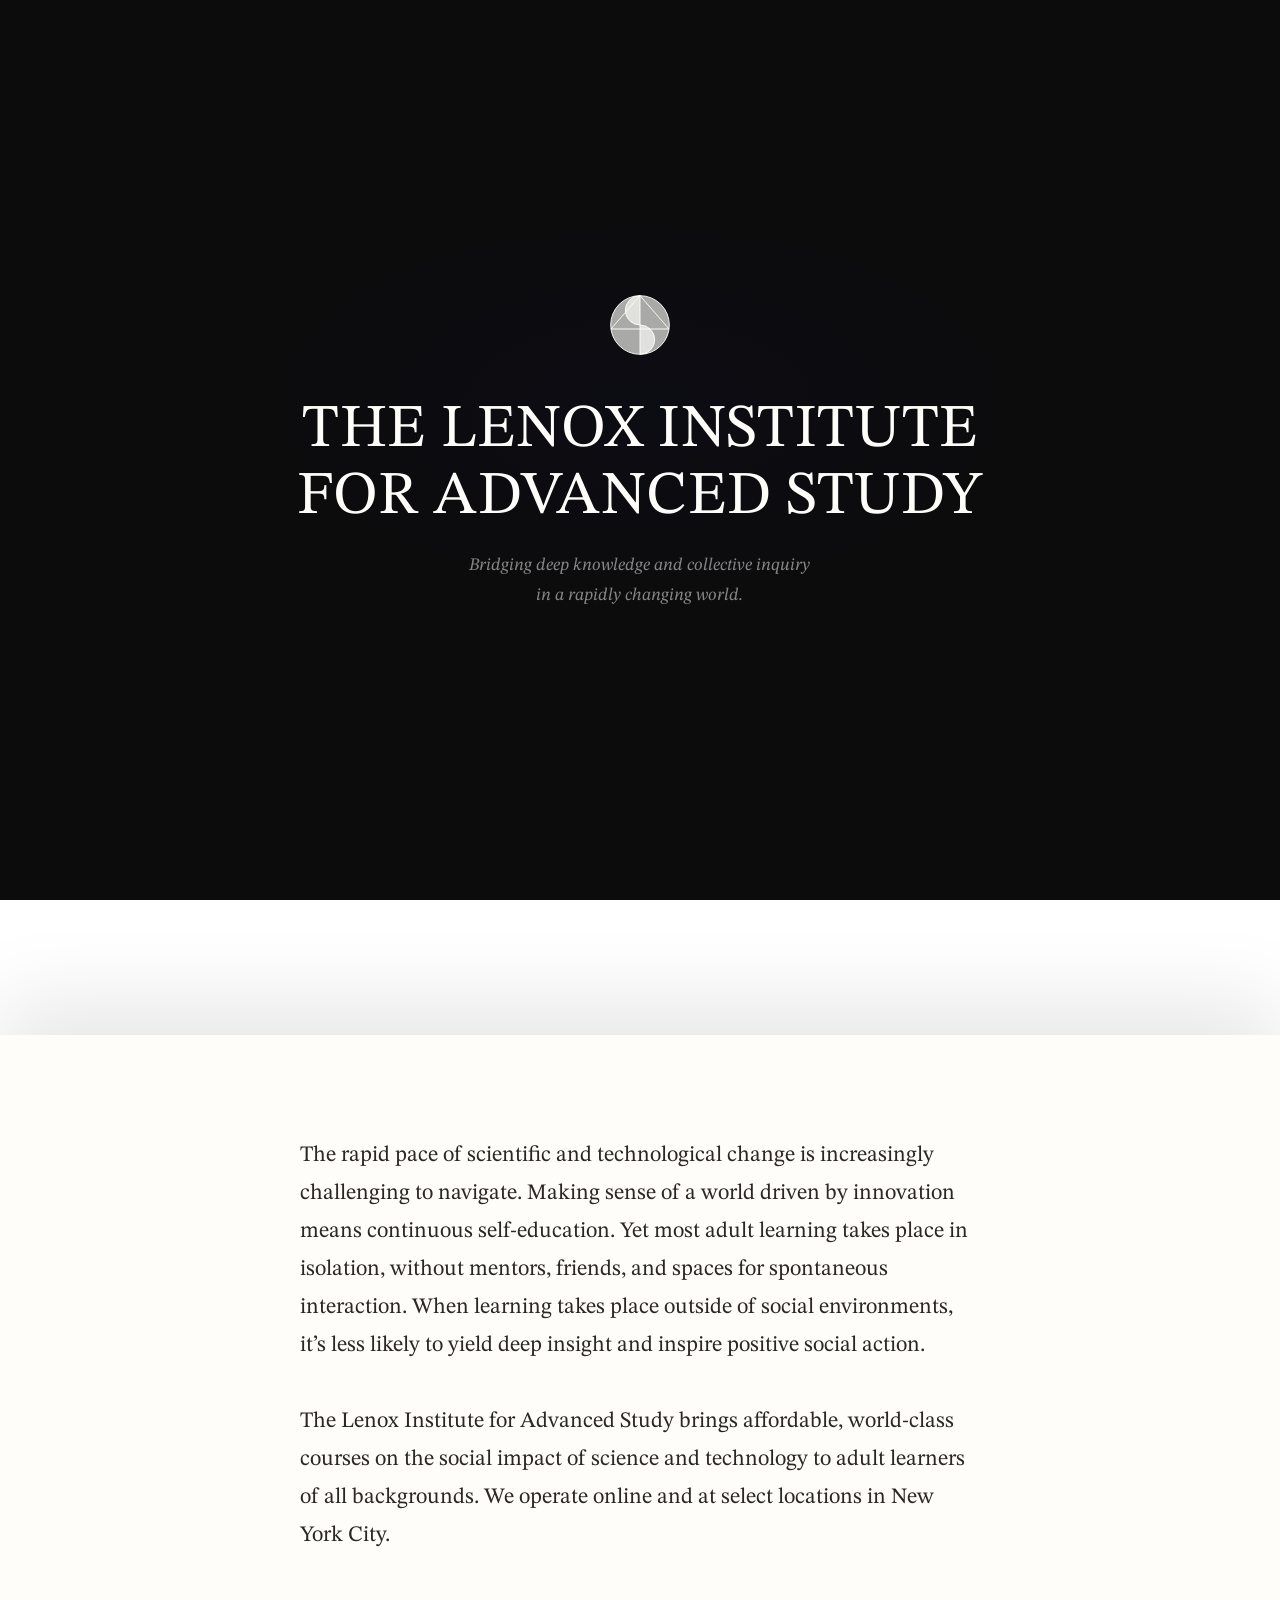
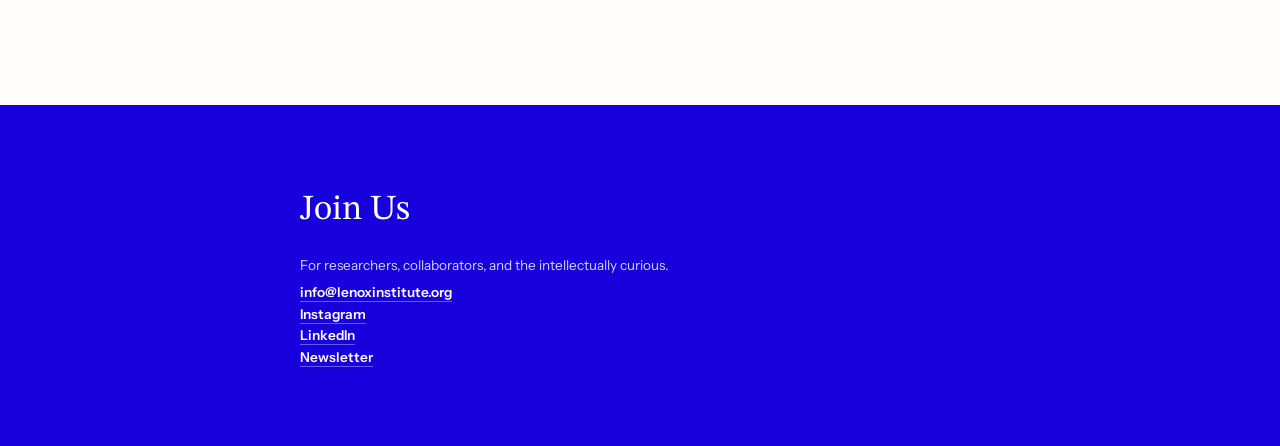
==== index.html @ aeda6a47 "Update index.html added logo" ====
<!DOCTYPE html>
<html lang="en">
<head>
<meta charset="UTF-8">
<meta name="viewport" content="width=device-width, initial-scale=1.0">
<title>LIAS</title>
<link rel="preconnect" href="https://fonts.googleapis.com">
<link rel="preconnect" href="https://fonts.gstatic.com" crossorigin>
<link href="https://fonts.googleapis.com/css2?family=STIX+Two+Text:ital,wght@0,400;0,500;0,600;1,400;1,500&family=Instrument+Sans:wght@400;500;600&display=swap" rel="stylesheet">
<style>
*, *::before, *::after { box-sizing: border-box; margin: 0; padding: 0; }

:root {
  --black: #0C0C0C;
  --cream: #FEFDF9;
  --blue: #1700DB;
  --blue-dark: #1700DB;
  --text-dark: #2A2724;
  --text-mid: #5C5650;
  --serif: 'STIX Two Text', Georgia, serif;
  --sans: 'Instrument Sans', Helvetica, sans-serif;
}

html { scroll-behavior: smooth; -webkit-font-smoothing: antialiased; -moz-osx-font-smoothing: grayscale; }
body { font-family: var(--sans); line-height: 1.6; overflow-x: hidden; }

/* ── PANEL 1: HERO (fixed behind) ── */
.hero-wrapper { position: relative; height: 115vh; }

.hero {
  position: fixed; top: 0; left: 0; right: 0;
  height: 100vh;
  display: flex; flex-direction: column;
  align-items: center; justify-content: center;
  text-align: center;
  z-index: 1;
  background: var(--black);
  color: #FEFDF9;
}

.hero-content { position: relative; z-index: 2; padding: 0 2rem; }

.hero-logo {
  width: 72px; height: 72px;
  margin: 0 auto 2.25rem;
  opacity: 0; animation: fadeIn 0.9s ease 0.2s forwards;
}
.hero-logo svg { width: 100%; height: 100%; }

.hero h1 {
  font-family: var(--serif);
  font-size: clamp(2.2rem, 4.8vw, 3.8rem);
  font-weight: 400;
  line-height: 1.1;
  letter-spacing: 0.01em;
  opacity: 0; animation: fadeUp 0.85s ease 0.35s forwards;
}

.hero-sub {
  font-family: var(--serif);
  font-size: clamp(0.92rem, 1.4vw, 1.1rem);
  font-weight: 400;
  font-style: italic;
  max-width: 460px;
  margin: 1.25rem auto 0;
  line-height: 1.7;
  opacity: 0; animation: fadeUp 0.85s ease 0.55s forwards;
}

/* ── SCROLL-OVER ── */
.scroll-content { position: relative; z-index: 10; }
.scroll-content > :first-child { box-shadow: 0 -30px 80px rgba(0,0,0,0.12); }

/* ── PANEL 2: BODY ── */
.panel-body {
  padding: clamp(4.5rem, 8vw, 7.5rem) clamp(2rem, 6vw, 5.5rem);
  background: var(--cream);
  color: var(--text-dark);
}

.panel-body-inner { max-width: 680px; margin: 0 auto; }

.body-label {
  font-family: var(--sans);
  font-size: 0.65rem;
  font-weight: 600;
  letter-spacing: 0.24em;
  text-transform: uppercase;
  margin-bottom: 2.5rem;
  color: rgba(42, 39, 36, 0.45);
}

.body-statement {
  font-family: var(--serif);
  font-size: clamp(1.15rem, 2vw, 1.38rem);
  font-weight: 400;
  line-height: 1.72;
  margin-bottom: 3rem;
}

.body-rule {
  width: 100%;
  height: 1px;
  margin-bottom: 3rem;
}

.body-solution {
  font-family: var(--serif);
  font-size: clamp(1.02rem, 1.55vw, 1.18rem);
  font-weight: 400;
  font-style: italic;
  line-height: 1.78;
}

.body-solution strong {
  font-style: normal;
  font-weight: 500;
}

/* ── PANEL 3: FOOTER ── */
.panel-footer {
  padding: clamp(3.5rem, 6vw, 5rem) clamp(2rem, 6vw, 5.5rem);
  background: var(--blue);
  color: #FFFFFF;
}

.panel-footer-inner { max-width: 680px; margin: 0 auto; }

.footer-heading {
  font-family: var(--serif);
  font-size: clamp(1.5rem, 2.8vw, 2.2rem);
  font-weight: 400;
  margin-bottom: 1rem;
}

.footer-text {
  font-family: var(--sans);
  font-size: 0.85rem;
  font-weight: 400;
  margin-bottom: 0.35rem;
}

.footer-email {
  font-family: var(--sans);
  font-size: 0.85rem;
  font-weight: 600;
  text-decoration: none;
  transition: opacity 0.3s;
}
.footer-email:hover { opacity: 0.8; }


/* V2: Electric Blue overrides */
.hero-logo svg g, .hero-logo svg path { fill: rgba(254, 253, 249, 0.65); }
.hero h1 { color: #FEFDF9; }
.hero-sub { color: rgba(254, 253, 249, 0.5); }
.hero::after {
  content: '';
  position: absolute; inset: 0;
  background: radial-gradient(ellipse 50% 35% at 50% 45%, rgba(20, 0, 255, 0.03) 0%, transparent 70%);
  pointer-events: none;
}
.body-statement { color: var(--text-dark); }
.body-rule { background: var(--blue); opacity: 0.15; }
.body-solution { color: var(--text-mid); }
.body-solution strong { color: var(--blue-dark); }
.footer-heading { color: #FFFFFF; }
.footer-text { color: rgba(255,255,255,0.82); }
.footer-email { color: #FFFFFF; }
a.footer-email { color: #FFFFFF; border-bottom: 1px solid rgba(255,255,255,0.35); padding-bottom: 1px; }
a.footer-email:hover { border-color: #FFFFFF; }
.scroll-content > :first-child { box-shadow: 0 -30px 80px rgba(0,0,0,0.1); }


/* ── ANIMATIONS ── */
@keyframes fadeIn { from { opacity: 0; } to { opacity: 1; } }
@keyframes fadeUp { from { opacity: 0; transform: translateY(14px); } to { opacity: 1; transform: translateY(0); } }

/* ── RESPONSIVE ── */
@media (max-width: 600px) {
  .hero { position: relative; height: auto; min-height: 100vh; }
  .hero-wrapper { height: auto; }
  .scroll-content > :first-child { box-shadow: none; }
}
</style>
</head>
<body>

<!-- PANEL 1: HERO -->
<div class="hero-wrapper">
  <section class="hero">
    <div class="hero-content">
      <div class="hero-logo">
        <svg xmlns="http://www.w3.org/2000/svg" viewBox="0 0 1080 1080" aria-hidden="true">
          <g fill="none" stroke="#FEFDF9" stroke-width="14" stroke-linecap="butt" stroke-linejoin="miter">
            <circle cx="540" cy="540" r="440"/>
            <line x1="540" y1="100" x2="540" y2="980"/>
            <line x1="104" y1="600" x2="976" y2="600"/>
            <line x1="104" y1="600" x2="540" y2="100"/>
            <line x1="540" y1="100" x2="976" y2="600"/>
            <path d="M 540 100 A 220 220 0 0 0 540 540"/>
            <path d="M 540 540 A 220 220 0 0 1 540 980"/>
          </g>
        </svg>
      </div>
      <h1>THE LENOX INSTITUTE<br>FOR ADVANCED STUDY</h1>
      <p class="hero-sub">Bridging deep knowledge and collective inquiry<br>in a rapidly changing world.</p>
    </div>
  </section>
</div>

<!-- SCROLL-OVER CONTENT -->
<div class="scroll-content">

  <!-- PANEL 2: BODY -->
  <section class="panel-body">
    <div class="panel-body-inner">
      <p class="body-statement">The rapid pace of scientific and technological change is increasingly challenging to navigate. Making sense of a world driven by innovation means continuous self-education. Yet most adult learning takes place in isolation, without mentors, friends, and spaces for spontaneous interaction. When learning takes place outside of social environments, it’s less likely to yield deep insight and inspire positive social action.<br><br>The Lenox Institute for Advanced Study brings affordable, world-class courses on the social impact of science and technology to adult learners of all backgrounds. We operate online and at select locations in New York City.</p>
    </div>
  </section>

<!-- PANEL 3: FOOTER -->
<section class="panel-footer">
  <div class="panel-footer-inner">
    <h2 class="footer-heading">Join Us</h2>
    <p class="footer-text">For researchers, collaborators, and the intellectually curious.</p>
    <p class="footer-email"><a href="mailto:info@lenoxinstitute.org" class="footer-email">info@lenoxinstitute.org</a></p>
    <p class="footer-email">
      <a href="https://www.instagram.com/lenox__institute/" class="footer-email" aria-label="Lenox Institute on Instagram">Instagram</a>
    </p>
    <p class="footer-email">
      <a href="https://www.linkedin.com/company/lenox-institute/" class="footer-email" aria-label="Lenox Institute on LinkedIn" target="_blank" rel="noopener noreferrer">LinkedIn</a>
    </p>
    <p class="footer-email">
      <a href="https://preview.mailerlite.io/forms/2378680/191810587265599097/share" class="footer-email" aria-label="Subscribe to the Lenox Institute newsletter">Newsletter</a>
    </p>
  </div>
</section>

</div>

</body>
</html>
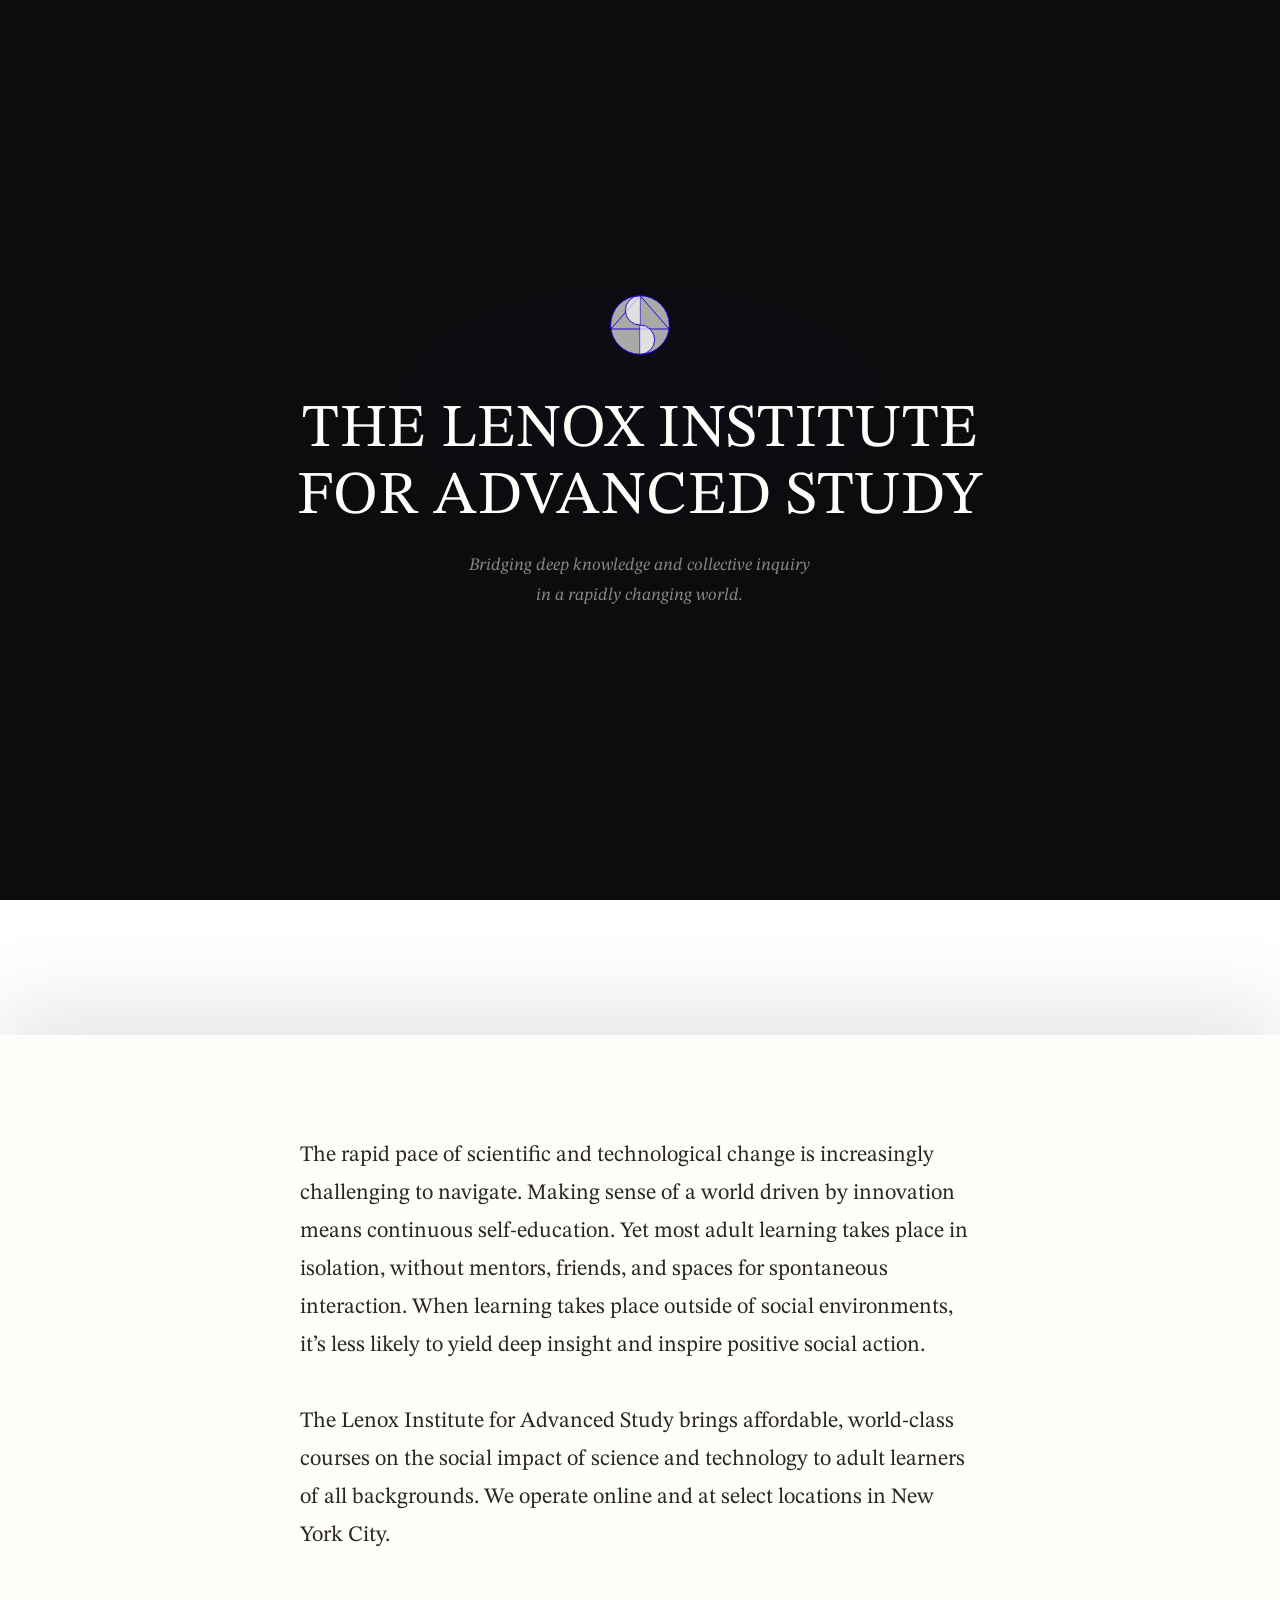
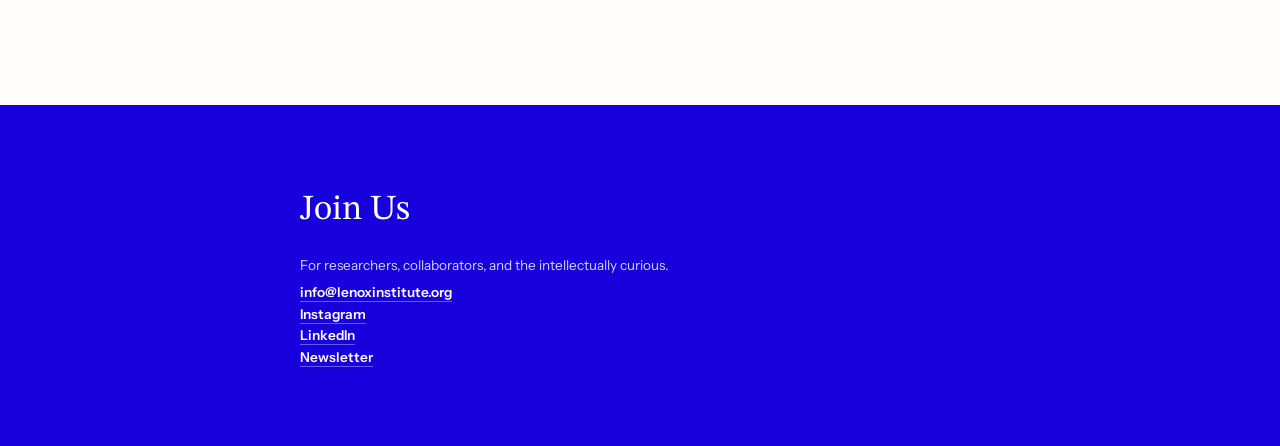
==== commit 41fda0cf: "Update index.html" ====
--- a/index.html
+++ b/index.html
@@ -191,17 +191,32 @@
   <section class="hero">
     <div class="hero-content">
       <div class="hero-logo">
-        <svg xmlns="http://www.w3.org/2000/svg" viewBox="0 0 1080 1080" aria-hidden="true">
-          <g fill="none" stroke="#FEFDF9" stroke-width="14" stroke-linecap="butt" stroke-linejoin="miter">
-            <circle cx="540" cy="540" r="440"/>
-            <line x1="540" y1="100" x2="540" y2="980"/>
-            <line x1="104" y1="600" x2="976" y2="600"/>
-            <line x1="104" y1="600" x2="540" y2="100"/>
-            <line x1="540" y1="100" x2="976" y2="600"/>
-            <path d="M 540 100 A 220 220 0 0 0 540 540"/>
-            <path d="M 540 540 A 220 220 0 0 1 540 980"/>
-          </g>
-        </svg>
+        <svg xmlns="http://www.w3.org/2000/svg" viewBox="0 0 1080 1080" width="1080" height="1080">
+  <g fill="none" stroke="#1700db" stroke-width="14" stroke-linecap="butt" stroke-linejoin="miter">
+    <!-- Outer circle: center (540,540), radius 440 -->
+    <circle cx="540" cy="540" r="440"/>
+
+    <!-- Vertical axis: top of circle (540,100) to bottom (540,980) -->
+    <line x1="540" y1="100" x2="540" y2="980"/>
+
+    <!-- Horizontal line / triangle base: from left edge of circle at y=600 to right edge -->
+    <line x1="104" y1="600" x2="976" y2="600"/>
+
+    <!-- Triangle left side: from base-left corner (104,600) up to apex at top (540,100) -->
+    <line x1="104" y1="600" x2="540" y2="100"/>
+
+    <!-- Triangle right side: from apex (540,100) down to base-right corner (976,600) -->
+    <line x1="540" y1="100" x2="976" y2="600"/>
+
+    <!-- Top bowl of S: half-circle bulging left, from top of outer circle to center -->
+    <path d="M 540 100
+             A 220 220 0 0 0 540 540"/>
+
+    <!-- Bottom bowl of S: half-circle bulging right, from center to bottom of outer circle -->
+    <path d="M 540 540
+             A 220 220 0 0 1 540 980"/>
+  </g>
+</svg> 
       </div>
       <h1>THE LENOX INSTITUTE<br>FOR ADVANCED STUDY</h1>
       <p class="hero-sub">Bridging deep knowledge and collective inquiry<br>in a rapidly changing world.</p>
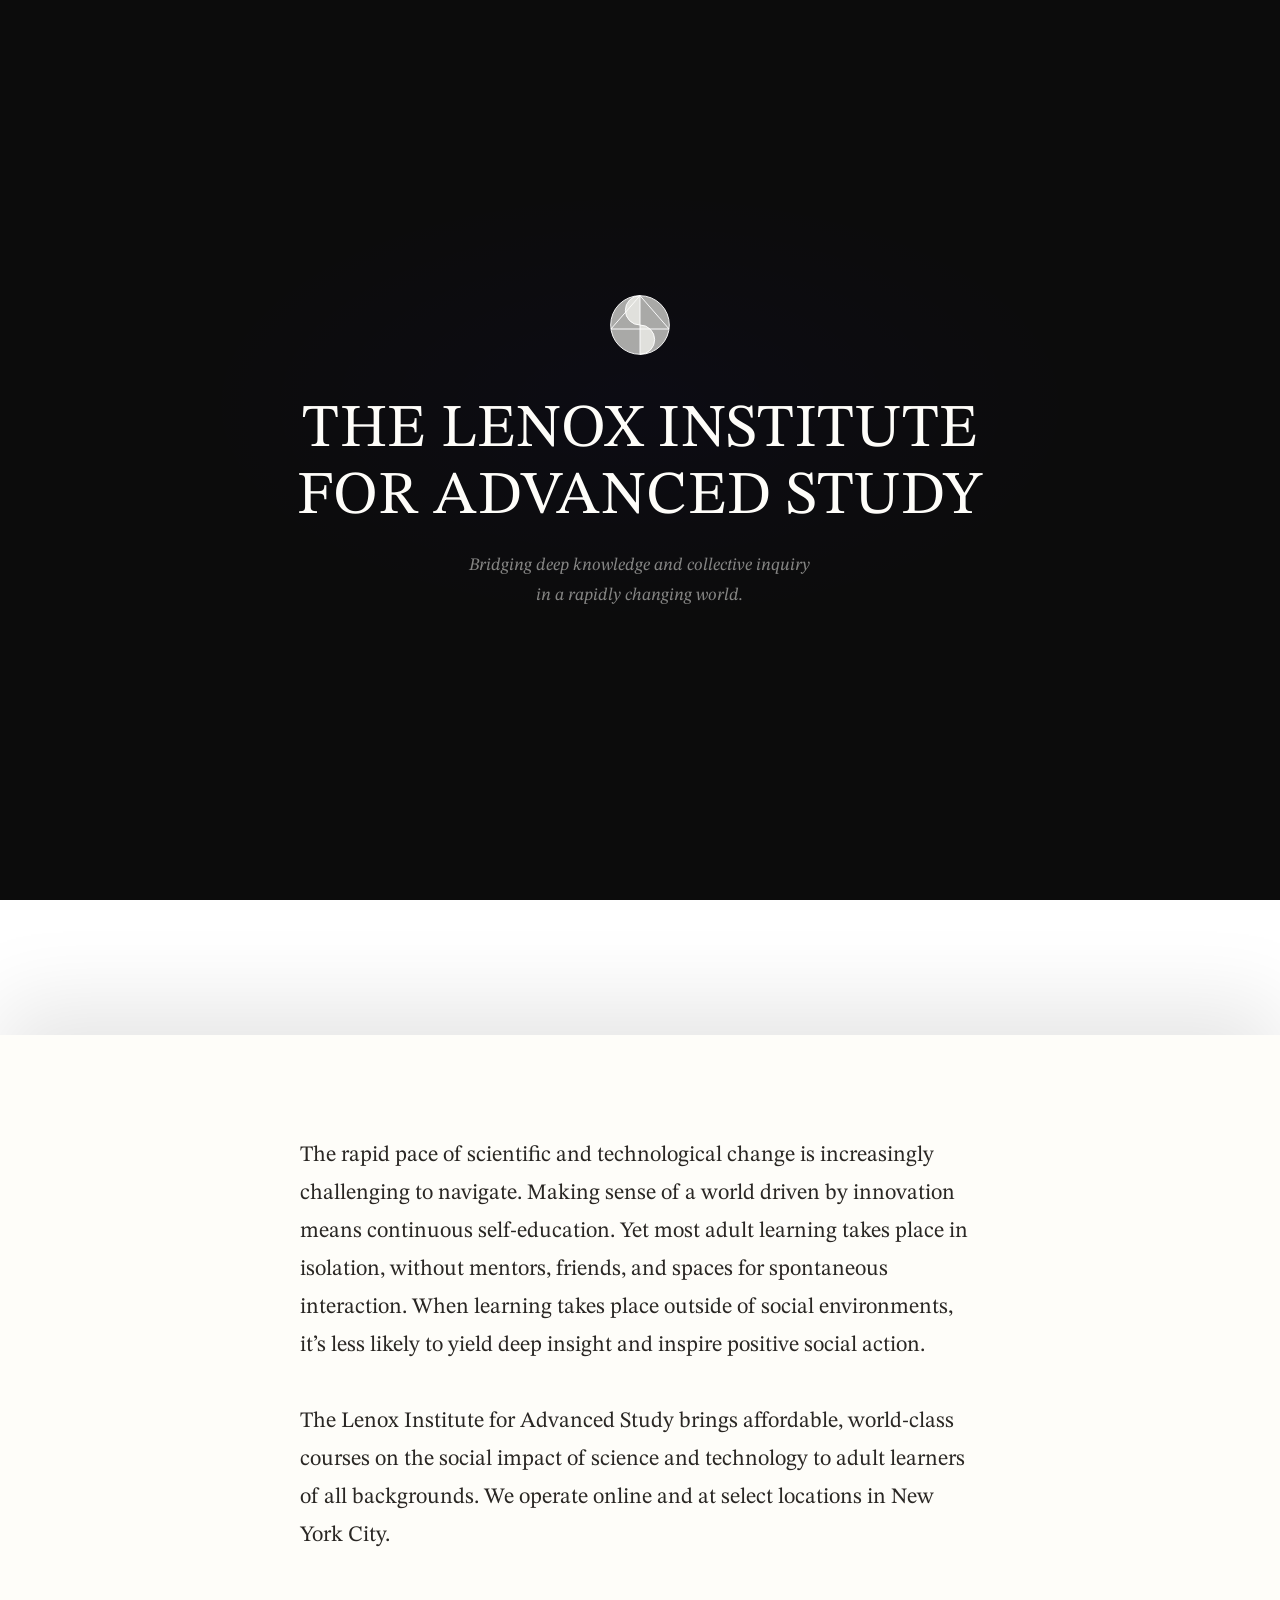
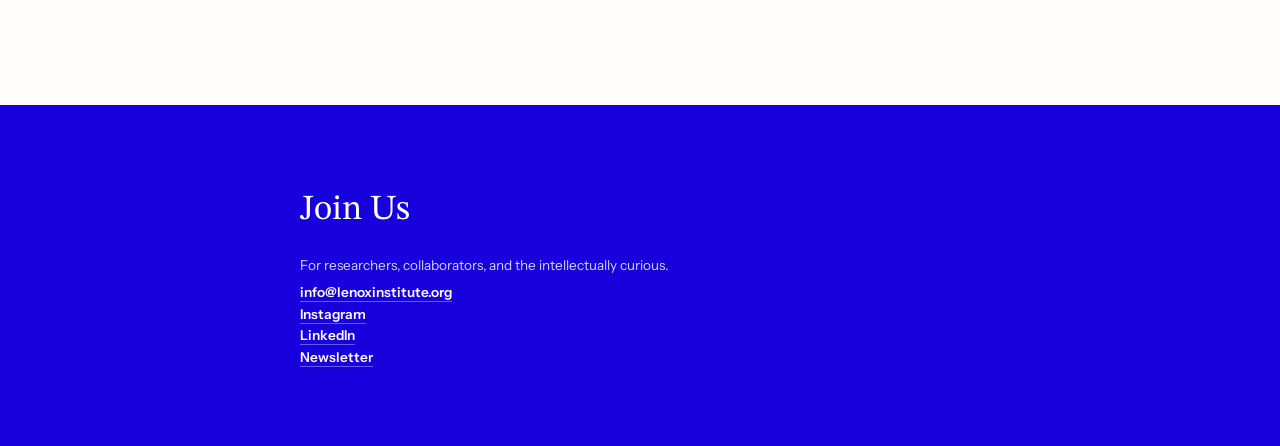
==== commit c816e2d8: "Update index.html enlarged 30%; reversion to white logo" ====
--- a/index.html
+++ b/index.html
@@ -191,32 +191,20 @@
   <section class="hero">
     <div class="hero-content">
       <div class="hero-logo">
-        <svg xmlns="http://www.w3.org/2000/svg" viewBox="0 0 1080 1080" width="1080" height="1080">
-  <g fill="none" stroke="#1700db" stroke-width="14" stroke-linecap="butt" stroke-linejoin="miter">
-    <!-- Outer circle: center (540,540), radius 440 -->
+       <svg xmlns="http://www.w3.org/2000/svg"
+     viewBox="0 0 1080 1080"
+     width="1404"
+     height="1404">
+  <g fill="none" stroke="#ffffff" stroke-width="14" stroke-linecap="butt" stroke-linejoin="miter">
     <circle cx="540" cy="540" r="440"/>
-
-    <!-- Vertical axis: top of circle (540,100) to bottom (540,980) -->
     <line x1="540" y1="100" x2="540" y2="980"/>
-
-    <!-- Horizontal line / triangle base: from left edge of circle at y=600 to right edge -->
     <line x1="104" y1="600" x2="976" y2="600"/>
-
-    <!-- Triangle left side: from base-left corner (104,600) up to apex at top (540,100) -->
     <line x1="104" y1="600" x2="540" y2="100"/>
-
-    <!-- Triangle right side: from apex (540,100) down to base-right corner (976,600) -->
     <line x1="540" y1="100" x2="976" y2="600"/>
-
-    <!-- Top bowl of S: half-circle bulging left, from top of outer circle to center -->
-    <path d="M 540 100
-             A 220 220 0 0 0 540 540"/>
-
-    <!-- Bottom bowl of S: half-circle bulging right, from center to bottom of outer circle -->
-    <path d="M 540 540
-             A 220 220 0 0 1 540 980"/>
+    <path d="M 540 100 A 220 220 0 0 0 540 540"/>
+    <path d="M 540 540 A 220 220 0 0 1 540 980"/>
   </g>
-</svg> 
+</svg>
       </div>
       <h1>THE LENOX INSTITUTE<br>FOR ADVANCED STUDY</h1>
       <p class="hero-sub">Bridging deep knowledge and collective inquiry<br>in a rapidly changing world.</p>
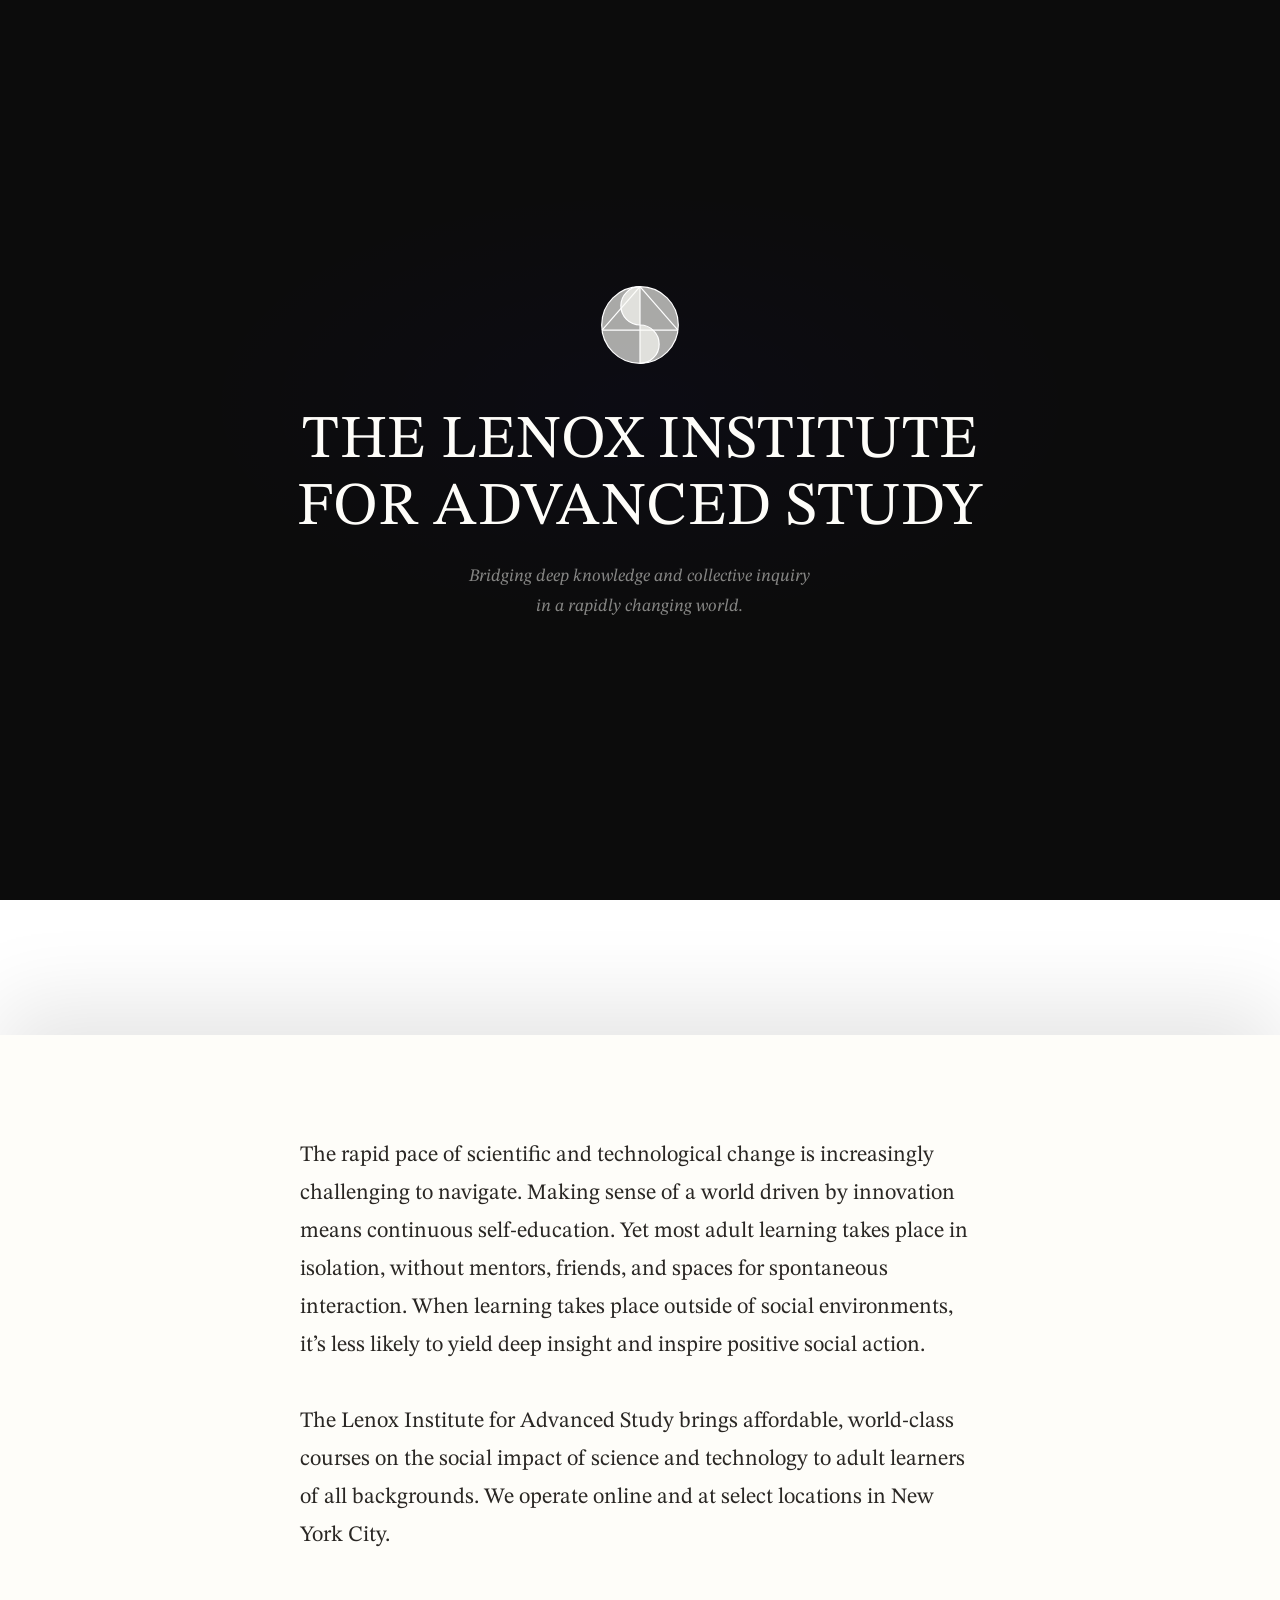
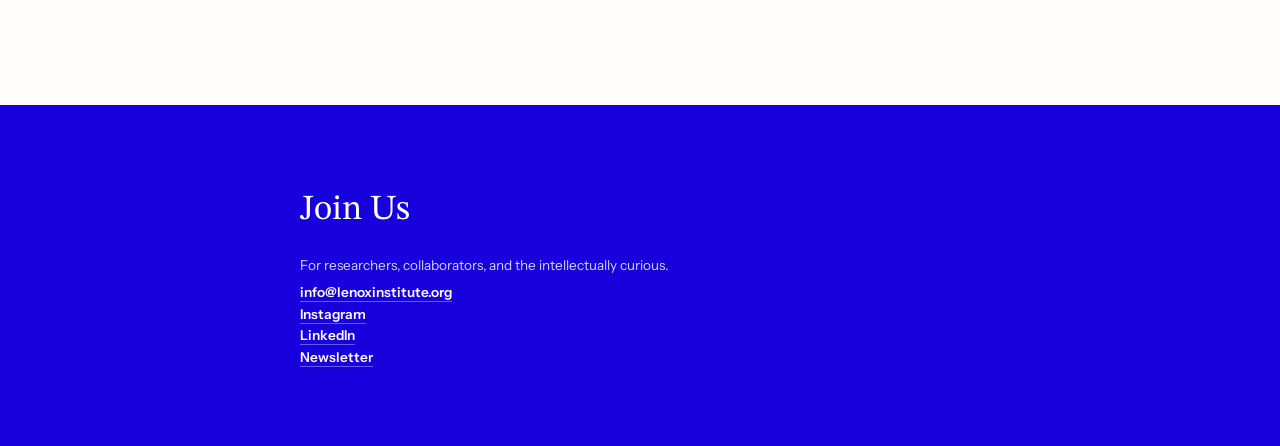
==== commit 82eb9bc9: "Update index.html corrected parent rule" ====
--- a/index.html
+++ b/index.html
@@ -41,9 +41,11 @@
 .hero-content { position: relative; z-index: 2; padding: 0 2rem; }
 
 .hero-logo {
-  width: 72px; height: 72px;
+  width: 94px;
+  height: 94px;
   margin: 0 auto 2.25rem;
-  opacity: 0; animation: fadeIn 0.9s ease 0.2s forwards;
+  opacity: 0;
+  animation: fadeIn 0.9s ease 0.2s forwards;
 }
 .hero-logo svg { width: 100%; height: 100%; }
 
@@ -191,10 +193,7 @@
   <section class="hero">
     <div class="hero-content">
       <div class="hero-logo">
-       <svg xmlns="http://www.w3.org/2000/svg"
-     viewBox="0 0 1080 1080"
-     width="1404"
-     height="1404">
+        <svg xmlns="http://www.w3.org/2000/svg" viewBox="0 0 1080 1080" width="1080" height="1080">
   <g fill="none" stroke="#ffffff" stroke-width="14" stroke-linecap="butt" stroke-linejoin="miter">
     <circle cx="540" cy="540" r="440"/>
     <line x1="540" y1="100" x2="540" y2="980"/>
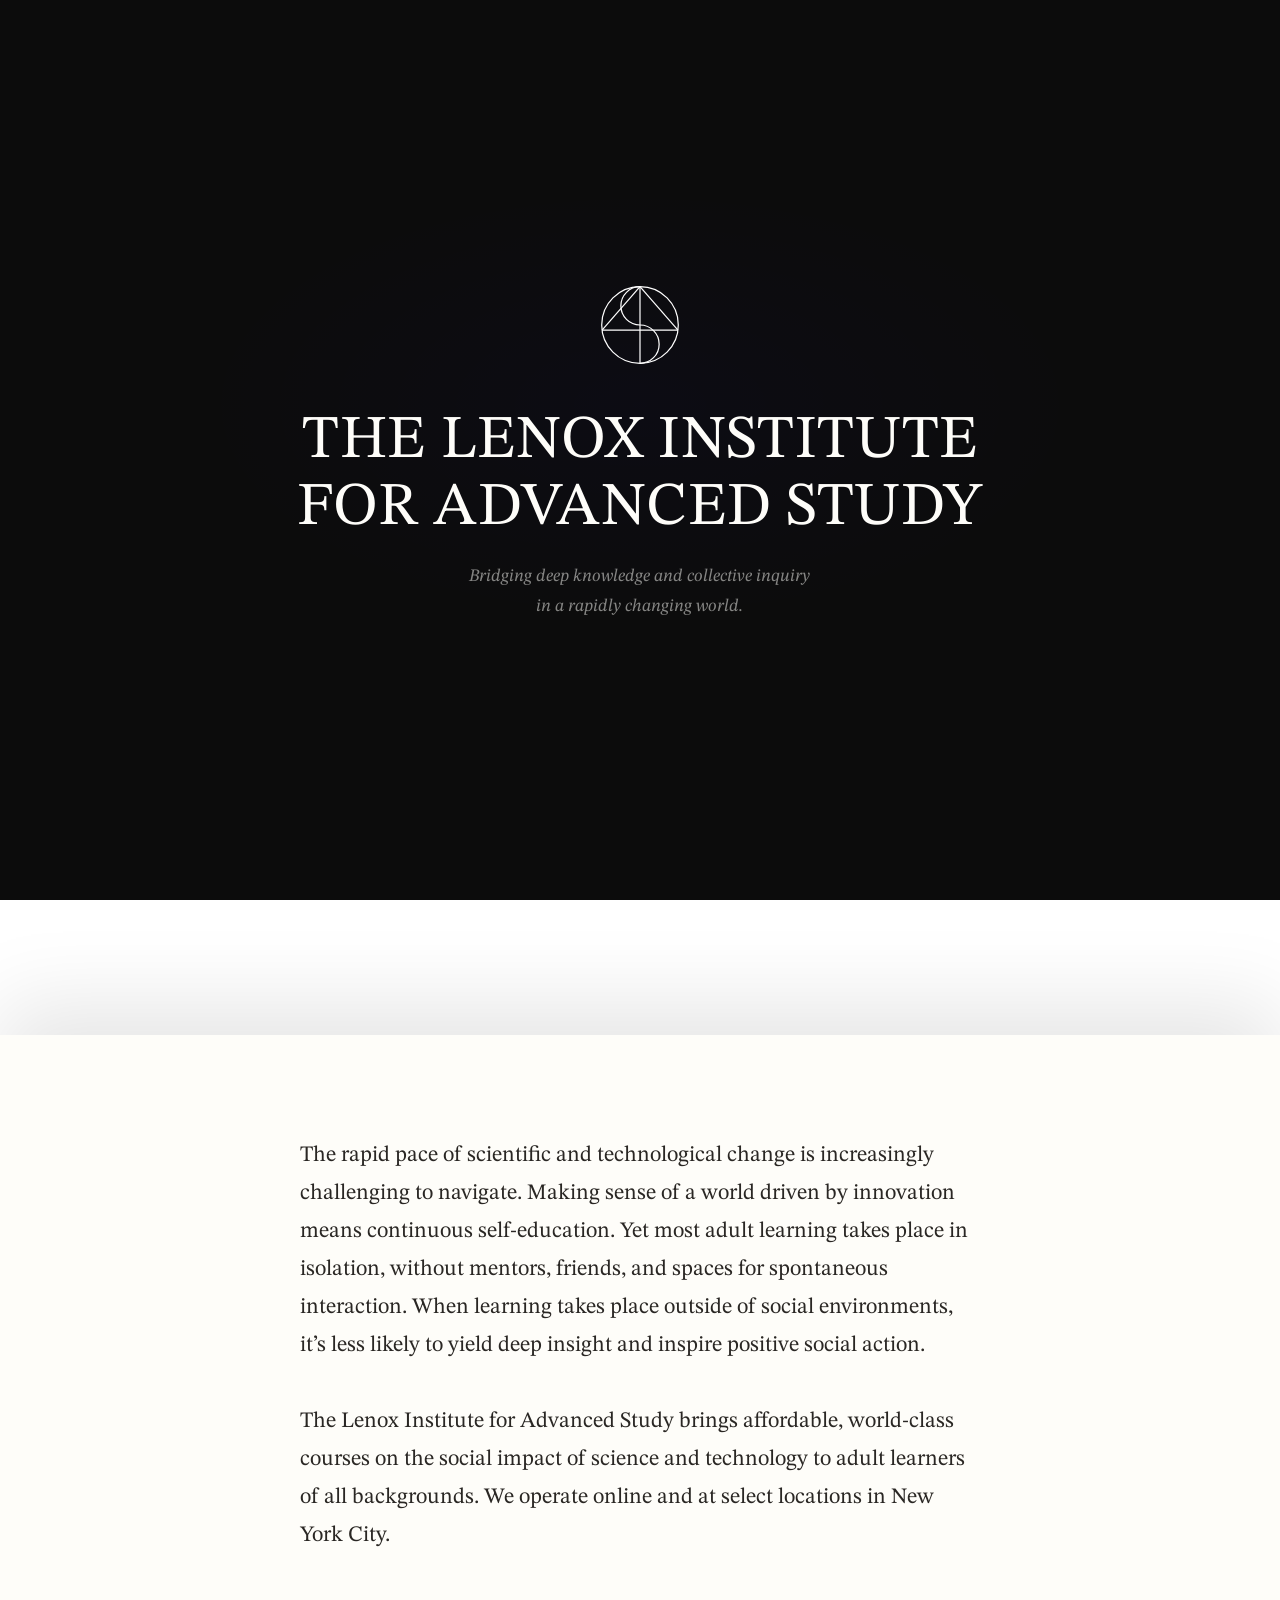
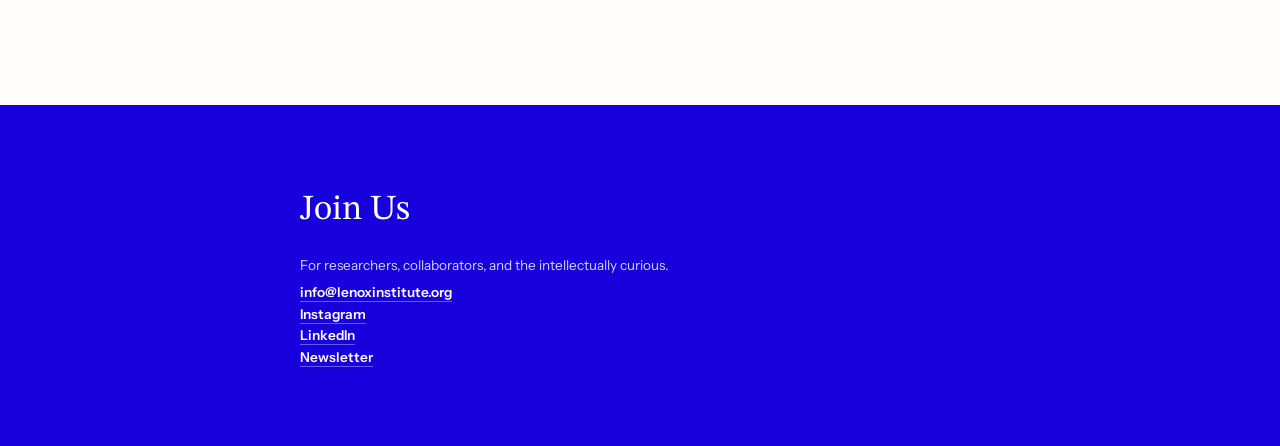
==== commit 1f0e8d89: "Update index.html opacity fix" ====
--- a/index.html
+++ b/index.html
@@ -153,7 +153,6 @@
 
 
 /* V2: Electric Blue overrides */
-.hero-logo svg g, .hero-logo svg path { fill: rgba(254, 253, 249, 0.65); }
 .hero h1 { color: #FEFDF9; }
 .hero-sub { color: rgba(254, 253, 249, 0.5); }
 .hero::after {
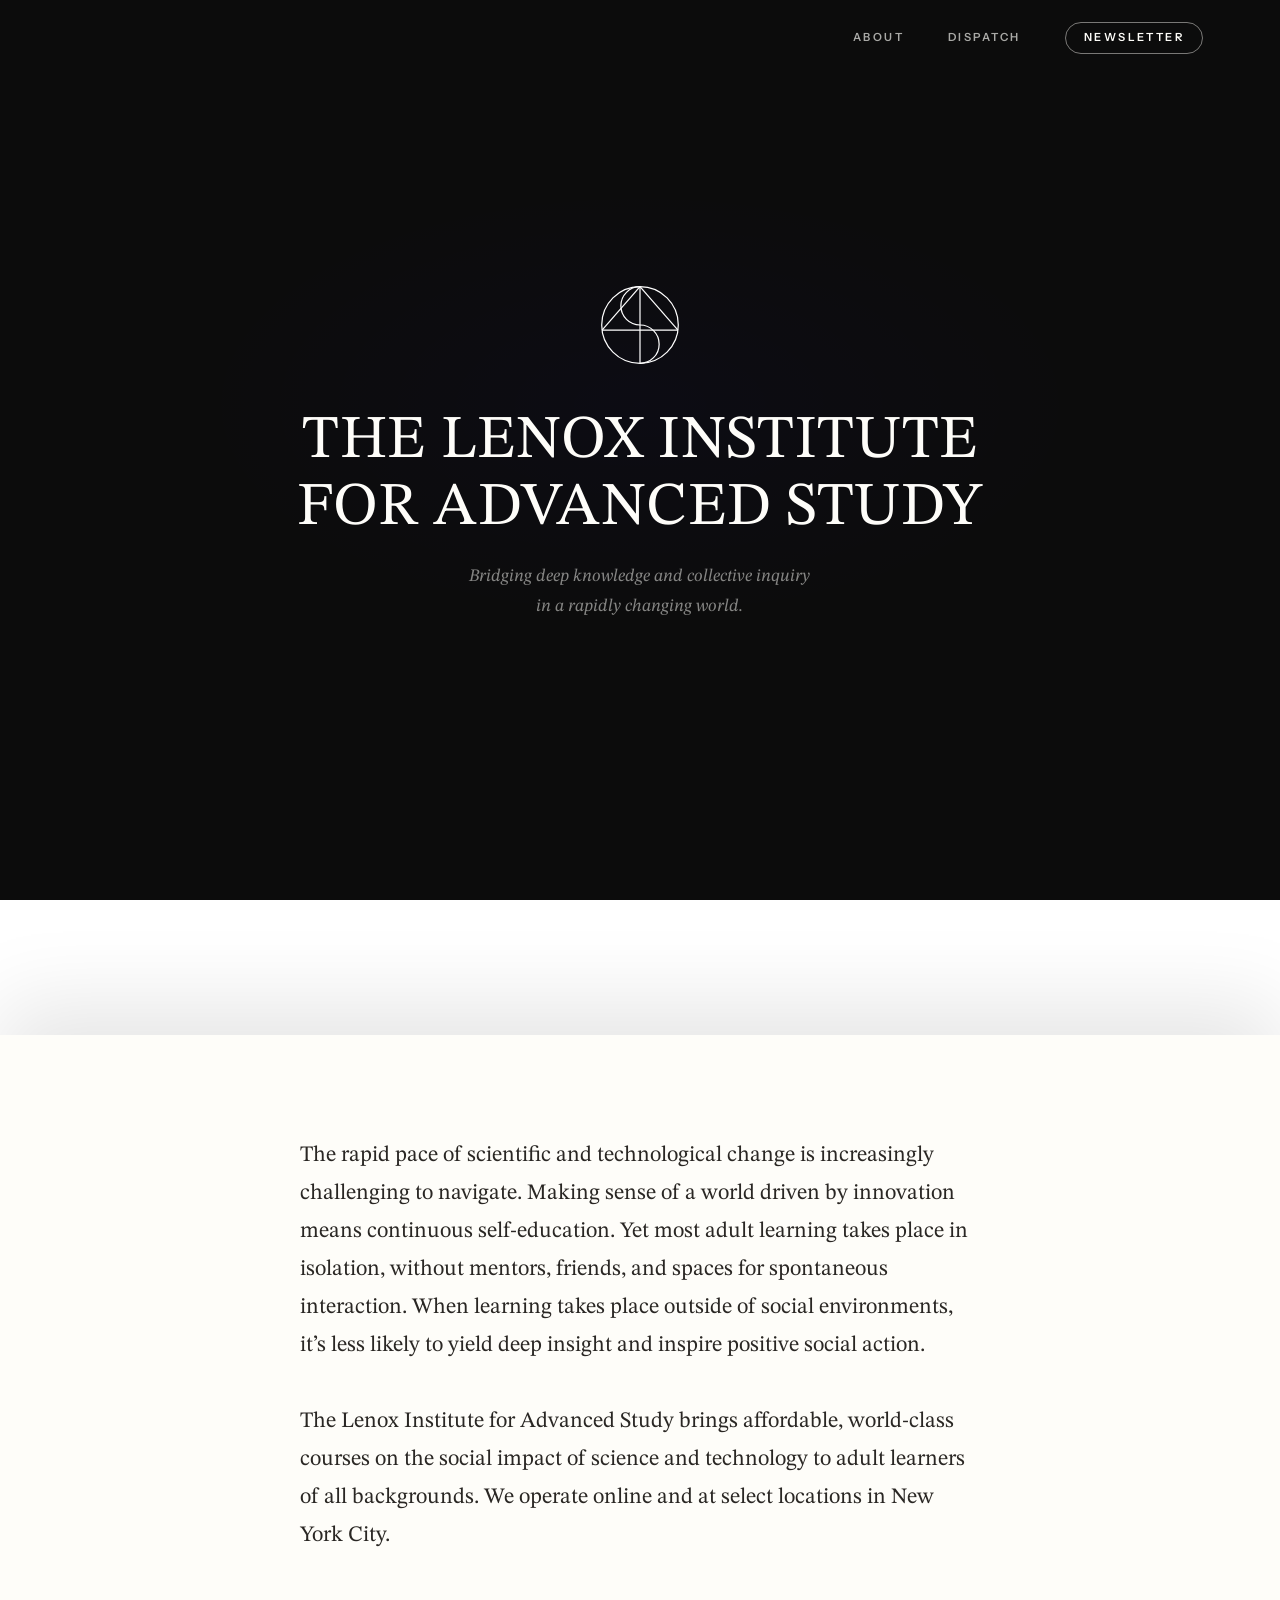
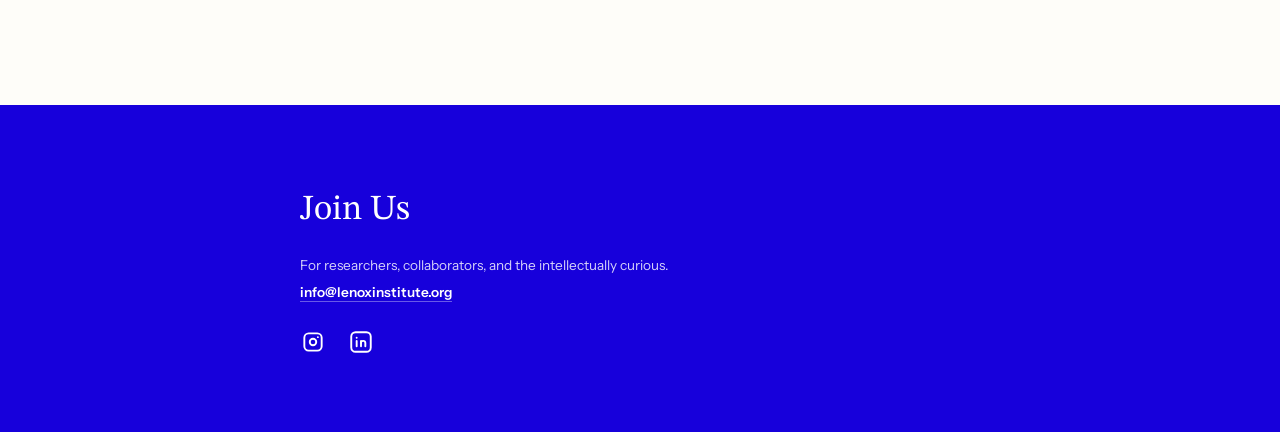
==== commit e61bdf77: "About and dispatch archive added" ====
--- a/index.html
+++ b/index.html
@@ -7,189 +7,20 @@
 <link rel="preconnect" href="https://fonts.googleapis.com">
 <link rel="preconnect" href="https://fonts.gstatic.com" crossorigin>
 <link href="https://fonts.googleapis.com/css2?family=STIX+Two+Text:ital,wght@0,400;0,500;0,600;1,400;1,500&family=Instrument+Sans:wght@400;500;600&display=swap" rel="stylesheet">
-<style>
-*, *::before, *::after { box-sizing: border-box; margin: 0; padding: 0; }
-
-:root {
-  --black: #0C0C0C;
-  --cream: #FEFDF9;
-  --blue: #1700DB;
-  --blue-dark: #1700DB;
-  --text-dark: #2A2724;
-  --text-mid: #5C5650;
-  --serif: 'STIX Two Text', Georgia, serif;
-  --sans: 'Instrument Sans', Helvetica, sans-serif;
-}
-
-html { scroll-behavior: smooth; -webkit-font-smoothing: antialiased; -moz-osx-font-smoothing: grayscale; }
-body { font-family: var(--sans); line-height: 1.6; overflow-x: hidden; }
-
-/* ── PANEL 1: HERO (fixed behind) ── */
-.hero-wrapper { position: relative; height: 115vh; }
-
-.hero {
-  position: fixed; top: 0; left: 0; right: 0;
-  height: 100vh;
-  display: flex; flex-direction: column;
-  align-items: center; justify-content: center;
-  text-align: center;
-  z-index: 1;
-  background: var(--black);
-  color: #FEFDF9;
-}
-
-.hero-content { position: relative; z-index: 2; padding: 0 2rem; }
-
-.hero-logo {
-  width: 94px;
-  height: 94px;
-  margin: 0 auto 2.25rem;
-  opacity: 0;
-  animation: fadeIn 0.9s ease 0.2s forwards;
-}
-.hero-logo svg { width: 100%; height: 100%; }
-
-.hero h1 {
-  font-family: var(--serif);
-  font-size: clamp(2.2rem, 4.8vw, 3.8rem);
-  font-weight: 400;
-  line-height: 1.1;
-  letter-spacing: 0.01em;
-  opacity: 0; animation: fadeUp 0.85s ease 0.35s forwards;
-}
-
-.hero-sub {
-  font-family: var(--serif);
-  font-size: clamp(0.92rem, 1.4vw, 1.1rem);
-  font-weight: 400;
-  font-style: italic;
-  max-width: 460px;
-  margin: 1.25rem auto 0;
-  line-height: 1.7;
-  opacity: 0; animation: fadeUp 0.85s ease 0.55s forwards;
-}
-
-/* ── SCROLL-OVER ── */
-.scroll-content { position: relative; z-index: 10; }
-.scroll-content > :first-child { box-shadow: 0 -30px 80px rgba(0,0,0,0.12); }
-
-/* ── PANEL 2: BODY ── */
-.panel-body {
-  padding: clamp(4.5rem, 8vw, 7.5rem) clamp(2rem, 6vw, 5.5rem);
-  background: var(--cream);
-  color: var(--text-dark);
-}
-
-.panel-body-inner { max-width: 680px; margin: 0 auto; }
-
-.body-label {
-  font-family: var(--sans);
-  font-size: 0.65rem;
-  font-weight: 600;
-  letter-spacing: 0.24em;
-  text-transform: uppercase;
-  margin-bottom: 2.5rem;
-  color: rgba(42, 39, 36, 0.45);
-}
-
-.body-statement {
-  font-family: var(--serif);
-  font-size: clamp(1.15rem, 2vw, 1.38rem);
-  font-weight: 400;
-  line-height: 1.72;
-  margin-bottom: 3rem;
-}
-
-.body-rule {
-  width: 100%;
-  height: 1px;
-  margin-bottom: 3rem;
-}
-
-.body-solution {
-  font-family: var(--serif);
-  font-size: clamp(1.02rem, 1.55vw, 1.18rem);
-  font-weight: 400;
-  font-style: italic;
-  line-height: 1.78;
-}
-
-.body-solution strong {
-  font-style: normal;
-  font-weight: 500;
-}
-
-/* ── PANEL 3: FOOTER ── */
-.panel-footer {
-  padding: clamp(3.5rem, 6vw, 5rem) clamp(2rem, 6vw, 5.5rem);
-  background: var(--blue);
-  color: #FFFFFF;
-}
-
-.panel-footer-inner { max-width: 680px; margin: 0 auto; }
-
-.footer-heading {
-  font-family: var(--serif);
-  font-size: clamp(1.5rem, 2.8vw, 2.2rem);
-  font-weight: 400;
-  margin-bottom: 1rem;
-}
-
-.footer-text {
-  font-family: var(--sans);
-  font-size: 0.85rem;
-  font-weight: 400;
-  margin-bottom: 0.35rem;
-}
-
-.footer-email {
-  font-family: var(--sans);
-  font-size: 0.85rem;
-  font-weight: 600;
-  text-decoration: none;
-  transition: opacity 0.3s;
-}
-.footer-email:hover { opacity: 0.8; }
-
-
-/* V2: Electric Blue overrides */
-.hero h1 { color: #FEFDF9; }
-.hero-sub { color: rgba(254, 253, 249, 0.5); }
-.hero::after {
-  content: '';
-  position: absolute; inset: 0;
-  background: radial-gradient(ellipse 50% 35% at 50% 45%, rgba(20, 0, 255, 0.03) 0%, transparent 70%);
-  pointer-events: none;
-}
-.body-statement { color: var(--text-dark); }
-.body-rule { background: var(--blue); opacity: 0.15; }
-.body-solution { color: var(--text-mid); }
-.body-solution strong { color: var(--blue-dark); }
-.footer-heading { color: #FFFFFF; }
-.footer-text { color: rgba(255,255,255,0.82); }
-.footer-email { color: #FFFFFF; }
-a.footer-email { color: #FFFFFF; border-bottom: 1px solid rgba(255,255,255,0.35); padding-bottom: 1px; }
-a.footer-email:hover { border-color: #FFFFFF; }
-.scroll-content > :first-child { box-shadow: 0 -30px 80px rgba(0,0,0,0.1); }
-
-
-/* ── ANIMATIONS ── */
-@keyframes fadeIn { from { opacity: 0; } to { opacity: 1; } }
-@keyframes fadeUp { from { opacity: 0; transform: translateY(14px); } to { opacity: 1; transform: translateY(0); } }
-
-/* ── RESPONSIVE ── */
-@media (max-width: 600px) {
-  .hero { position: relative; height: auto; min-height: 100vh; }
-  .hero-wrapper { height: auto; }
-  .scroll-content > :first-child { box-shadow: none; }
-}
-</style>
+<link rel="stylesheet" href="styles.css">
 </head>
 <body>
 
 <!-- PANEL 1: HERO -->
 <div class="hero-wrapper">
   <section class="hero">
+    <header class="site-header site-header--overlay">
+      <nav class="site-nav" aria-label="Site">
+        <a href="about.html">About</a>
+        <a href="dispatch.html">Dispatch</a>
+        <a href="https://preview.mailerlite.io/forms/2378680/191810587265599097/share" class="nav-cta" aria-label="Subscribe to the Lenox Institute newsletter">Newsletter</a>
+      </nav>
+    </header>
     <div class="hero-content">
       <div class="hero-logo">
         <svg xmlns="http://www.w3.org/2000/svg" viewBox="0 0 1080 1080" width="1080" height="1080">
@@ -226,15 +57,24 @@
     <h2 class="footer-heading">Join Us</h2>
     <p class="footer-text">For researchers, collaborators, and the intellectually curious.</p>
     <p class="footer-email"><a href="mailto:info@lenoxinstitute.org" class="footer-email">info@lenoxinstitute.org</a></p>
-    <p class="footer-email">
-      <a href="https://www.instagram.com/lenox__institute/" class="footer-email" aria-label="Lenox Institute on Instagram">Instagram</a>
-    </p>
-    <p class="footer-email">
-      <a href="https://www.linkedin.com/company/lenox-institute/" class="footer-email" aria-label="Lenox Institute on LinkedIn" target="_blank" rel="noopener noreferrer">LinkedIn</a>
-    </p>
-    <p class="footer-email">
-      <a href="https://preview.mailerlite.io/forms/2378680/191810587265599097/share" class="footer-email" aria-label="Subscribe to the Lenox Institute newsletter">Newsletter</a>
-    </p>
+    <div class="footer-social">
+      <a href="https://www.instagram.com/lenox__institute/" aria-label="Lenox Institute on Instagram" target="_blank" rel="noopener noreferrer">
+        <svg xmlns="http://www.w3.org/2000/svg" viewBox="0 0 24 24" fill="none" stroke="currentColor" stroke-width="1.75" stroke-linecap="round" stroke-linejoin="round" aria-hidden="true">
+          <path d="M4 8a4 4 0 0 1 4 -4h8a4 4 0 0 1 4 4v8a4 4 0 0 1 -4 4h-8a4 4 0 0 1 -4 -4z"/>
+          <path d="M9 12a3 3 0 1 0 6 0a3 3 0 1 0 -6 0"/>
+          <path d="M16.5 7.5v.01"/>
+        </svg>
+      </a>
+      <a href="https://www.linkedin.com/company/lenox-institute/" aria-label="Lenox Institute on LinkedIn" target="_blank" rel="noopener noreferrer">
+        <svg xmlns="http://www.w3.org/2000/svg" viewBox="0 0 24 24" fill="none" stroke="currentColor" stroke-width="1.75" stroke-linecap="round" stroke-linejoin="round" aria-hidden="true">
+          <path d="M8 11v5"/>
+          <path d="M8 8v.01"/>
+          <path d="M12 16v-5"/>
+          <path d="M16 16v-3a2 2 0 1 0 -4 0"/>
+          <path d="M3 7a4 4 0 0 1 4 -4h10a4 4 0 0 1 4 4v10a4 4 0 0 1 -4 4h-10a4 4 0 0 1 -4 -4z"/>
+        </svg>
+      </a>
+    </div>
   </div>
 </section>
 
--- a/styles.css
+++ b/styles.css
@@ -0,0 +1,322 @@
+*, *::before, *::after { box-sizing: border-box; margin: 0; padding: 0; }
+
+:root {
+  --black: #0C0C0C;
+  --cream: #FEFDF9;
+  --blue: #1700DB;
+  --blue-dark: #1700DB;
+  --text-dark: #2A2724;
+  --text-mid: #5C5650;
+  --serif: 'STIX Two Text', Georgia, serif;
+  --sans: 'Instrument Sans', Helvetica, sans-serif;
+}
+
+html { scroll-behavior: smooth; -webkit-font-smoothing: antialiased; -moz-osx-font-smoothing: grayscale; }
+body { font-family: var(--sans); line-height: 1.6; overflow-x: hidden; }
+
+/* ── PANEL 1: HERO (fixed behind) ── */
+.hero-wrapper { position: relative; height: 115vh; }
+
+.hero {
+  position: fixed; top: 0; left: 0; right: 0;
+  height: 100vh;
+  display: flex; flex-direction: column;
+  align-items: center; justify-content: center;
+  text-align: center;
+  z-index: 1;
+  background: var(--black);
+  color: #FEFDF9;
+}
+
+.hero-content { position: relative; z-index: 2; padding: 0 2rem; }
+
+.hero-logo {
+  width: 94px;
+  height: 94px;
+  margin: 0 auto 2.25rem;
+  opacity: 0;
+  animation: fadeIn 0.9s ease 0.2s forwards;
+}
+.hero-logo svg { width: 100%; height: 100%; }
+
+.hero h1 {
+  font-family: var(--serif);
+  font-size: clamp(2.2rem, 4.8vw, 3.8rem);
+  font-weight: 400;
+  line-height: 1.1;
+  letter-spacing: 0.01em;
+  opacity: 0; animation: fadeUp 0.85s ease 0.35s forwards;
+}
+
+.hero-sub {
+  font-family: var(--serif);
+  font-size: clamp(0.92rem, 1.4vw, 1.1rem);
+  font-weight: 400;
+  font-style: italic;
+  max-width: 460px;
+  margin: 1.25rem auto 0;
+  line-height: 1.7;
+  opacity: 0; animation: fadeUp 0.85s ease 0.55s forwards;
+}
+
+/* ── SCROLL-OVER ── */
+.scroll-content { position: relative; z-index: 10; }
+.scroll-content > :first-child { box-shadow: 0 -30px 80px rgba(0,0,0,0.12); }
+
+/* ── PANEL 2: BODY ── */
+.panel-body {
+  padding: clamp(4.5rem, 8vw, 7.5rem) clamp(2rem, 6vw, 5.5rem);
+  background: var(--cream);
+  color: var(--text-dark);
+}
+
+.panel-body-inner { max-width: 680px; margin: 0 auto; }
+
+.body-label {
+  font-family: var(--sans);
+  font-size: 0.65rem;
+  font-weight: 600;
+  letter-spacing: 0.24em;
+  text-transform: uppercase;
+  margin-bottom: 2.5rem;
+  color: rgba(42, 39, 36, 0.45);
+}
+
+.body-statement {
+  font-family: var(--serif);
+  font-size: clamp(1.15rem, 2vw, 1.38rem);
+  font-weight: 400;
+  line-height: 1.72;
+  margin-bottom: 3rem;
+}
+
+.body-rule {
+  width: 100%;
+  height: 1px;
+  margin-bottom: 3rem;
+}
+
+.body-solution {
+  font-family: var(--serif);
+  font-size: clamp(1.02rem, 1.55vw, 1.18rem);
+  font-weight: 400;
+  font-style: italic;
+  line-height: 1.78;
+}
+
+.body-solution strong {
+  font-style: normal;
+  font-weight: 500;
+}
+
+/* ── PANEL 3: FOOTER ── */
+.panel-footer {
+  padding: clamp(3.5rem, 6vw, 5rem) clamp(2rem, 6vw, 5.5rem);
+  background: var(--blue);
+  color: #FFFFFF;
+}
+
+.panel-footer-inner { max-width: 680px; margin: 0 auto; }
+
+.footer-heading {
+  font-family: var(--serif);
+  font-size: clamp(1.5rem, 2.8vw, 2.2rem);
+  font-weight: 400;
+  margin-bottom: 1rem;
+}
+
+.footer-text {
+  font-family: var(--sans);
+  font-size: 0.85rem;
+  font-weight: 400;
+  margin-bottom: 0.35rem;
+}
+
+.footer-email {
+  font-family: var(--sans);
+  font-size: 0.85rem;
+  font-weight: 600;
+  text-decoration: none;
+  transition: opacity 0.3s;
+}
+.footer-email:hover { opacity: 0.8; }
+
+
+/* V2: Electric Blue overrides */
+.hero h1 { color: #FEFDF9; }
+.hero-sub { color: rgba(254, 253, 249, 0.5); }
+.hero::after {
+  content: '';
+  position: absolute; inset: 0;
+  background: radial-gradient(ellipse 50% 35% at 50% 45%, rgba(20, 0, 255, 0.03) 0%, transparent 70%);
+  pointer-events: none;
+}
+.body-statement { color: var(--text-dark); }
+.body-rule { background: var(--blue); opacity: 0.15; }
+.body-solution { color: var(--text-mid); }
+.body-solution strong { color: var(--blue-dark); }
+.footer-heading { color: #FFFFFF; }
+.footer-text { color: rgba(255,255,255,0.82); }
+.footer-email { color: #FFFFFF; }
+a.footer-email { color: #FFFFFF; border-bottom: 1px solid rgba(255,255,255,0.35); padding-bottom: 1px; }
+a.footer-email:hover { border-color: #FFFFFF; }
+.scroll-content > :first-child { box-shadow: 0 -30px 80px rgba(0,0,0,0.1); }
+
+
+/* ── SITE HEADER ── */
+.site-header {
+  display: flex;
+  align-items: center;
+  min-height: 4.75rem;
+  padding: 0 clamp(2rem, 6vw, 5.5rem);
+  background: var(--black);
+}
+
+.site-header--overlay {
+  position: absolute;
+  top: 0; left: 0; right: 0;
+  background: transparent;
+  z-index: 5;
+}
+
+.header-logo {
+  display: inline-flex;
+  width: 30px;
+  height: 30px;
+  flex: none;
+  transition: opacity 0.3s;
+}
+.header-logo:hover { opacity: 0.8; }
+.header-logo svg { width: 100%; height: 100%; }
+
+.site-nav {
+  margin-left: auto;
+  display: flex;
+  align-items: center;
+  gap: 2.75rem;
+}
+
+.site-nav a {
+  font-family: var(--sans);
+  font-size: 0.7rem;
+  font-weight: 600;
+  letter-spacing: 0.22em;
+  text-transform: uppercase;
+  text-decoration: none;
+  color: rgba(254, 253, 249, 0.65);
+  transition: color 0.3s, border-color 0.3s, background 0.3s;
+}
+.site-nav a:hover { color: #FEFDF9; }
+.site-nav a[aria-current="page"] {
+  color: #FEFDF9;
+  border-bottom: 1px solid rgba(254, 253, 249, 0.55);
+  padding-bottom: 3px;
+}
+
+.site-nav a.nav-cta {
+  color: #FEFDF9;
+  border: 1px solid rgba(254, 253, 249, 0.45);
+  border-radius: 999px;
+  padding: 0.55em 1.6em;
+}
+.site-nav a.nav-cta:hover {
+  border-color: #FEFDF9;
+  background: rgba(254, 253, 249, 0.08);
+}
+
+/* ── FOOTER SOCIAL ICONS ── */
+.footer-social {
+  display: flex;
+  gap: 1.4rem;
+  margin-top: 1.6rem;
+}
+
+.footer-social a {
+  display: inline-flex;
+  color: #FFFFFF;
+  transition: opacity 0.3s;
+}
+.footer-social a:hover { opacity: 0.8; }
+.footer-social svg { width: 26px; height: 26px; }
+
+/* ── SUBPAGES ── */
+.subpage {
+  min-height: 100vh;
+  display: flex;
+  flex-direction: column;
+  background: var(--cream);
+}
+.subpage .panel-body { flex: 1; }
+
+.page-heading {
+  font-family: var(--serif);
+  font-size: clamp(1.9rem, 3.4vw, 2.9rem);
+  font-weight: 400;
+  line-height: 1.15;
+  color: var(--text-dark);
+  margin-bottom: 3rem;
+}
+
+.label-tight { margin-bottom: 1.1rem; }
+
+.body-solution + .body-solution { margin-top: 1.6rem; }
+
+.body-solution a {
+  color: var(--blue-dark);
+  font-weight: 500;
+  text-decoration: none;
+  border-bottom: 1px solid rgba(23, 0, 219, 0.3);
+  padding-bottom: 1px;
+  transition: border-color 0.3s;
+}
+.body-solution a:hover { border-color: var(--blue-dark); }
+
+/* ── DISPATCH ARCHIVE ── */
+.archive-entry {
+  display: flex;
+  align-items: flex-end;
+  justify-content: space-between;
+  gap: 1.5rem;
+}
+
+.archive-label { margin-bottom: 0; }
+
+.archive-date {
+  font-family: var(--serif);
+  font-size: clamp(1.25rem, 2vw, 1.7rem);
+  font-weight: 400;
+  color: var(--text-dark);
+  margin-top: 0.6rem;
+}
+
+.archive-link {
+  font-family: var(--sans);
+  font-size: 0.8rem;
+  font-weight: 600;
+  letter-spacing: 0.1em;
+  text-transform: uppercase;
+  text-decoration: none;
+  color: var(--blue);
+  white-space: nowrap;
+  transition: opacity 0.3s;
+}
+.archive-link:hover { opacity: 0.75; }
+
+.archive-rule { margin: 2.25rem 0; }
+
+
+/* ── ANIMATIONS ── */
+@keyframes fadeIn { from { opacity: 0; } to { opacity: 1; } }
+@keyframes fadeUp { from { opacity: 0; transform: translateY(14px); } to { opacity: 1; transform: translateY(0); } }
+
+/* ── RESPONSIVE ── */
+@media (max-width: 600px) {
+  .hero { position: relative; height: auto; min-height: 100vh; }
+  .hero-wrapper { height: auto; }
+  .scroll-content > :first-child { box-shadow: none; }
+
+  .site-header { min-height: 4rem; padding: 0 1.25rem; }
+  .site-nav { gap: 1.25rem; }
+  .site-nav a { font-size: 0.62rem; letter-spacing: 0.18em; }
+  .site-nav a.nav-cta { padding: 0.5em 1.1em; }
+}
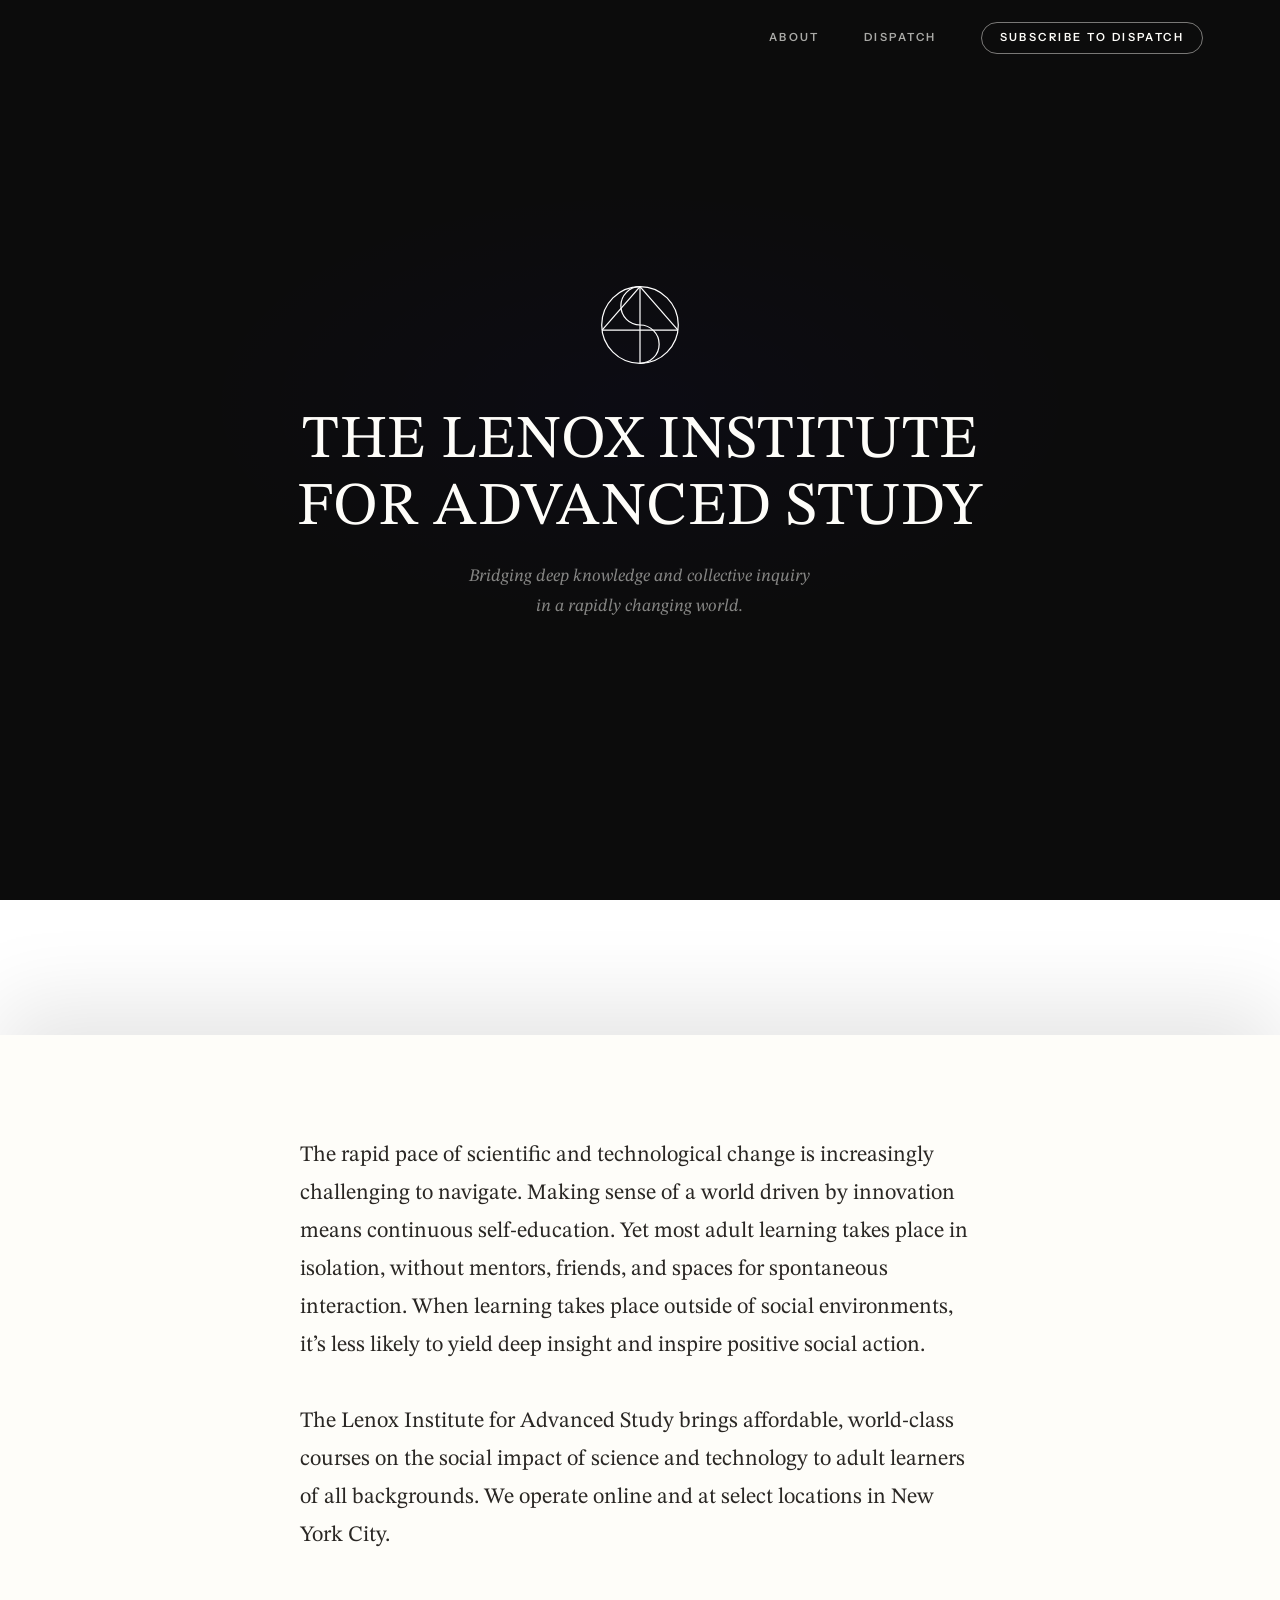
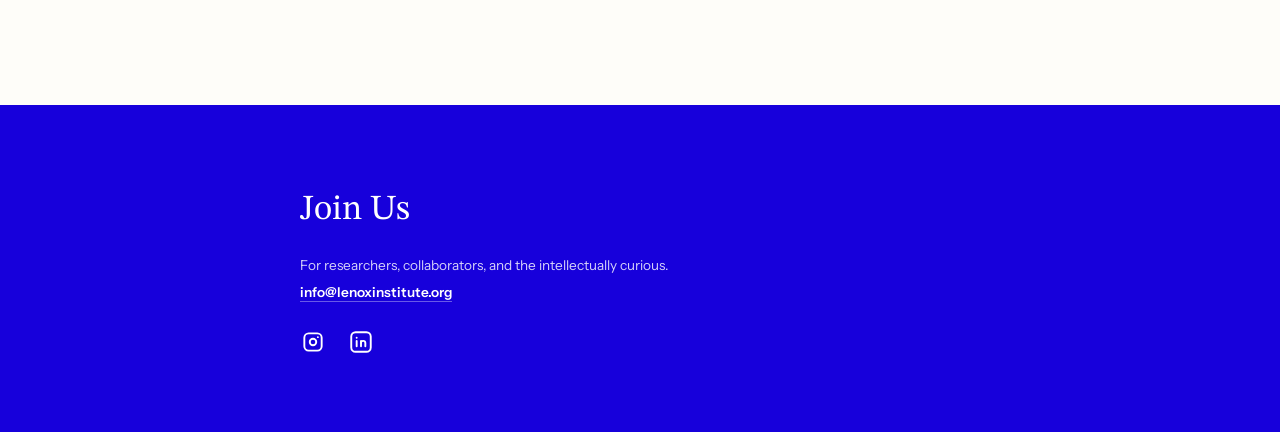
==== commit ee706faa: "Deploy bf2c120: Merge pull request #2 from tobias-blipp/session/2026-09-20-deploy-script" ====
--- a/index.html
+++ b/index.html
@@ -18,7 +18,7 @@
       <nav class="site-nav" aria-label="Site">
         <a href="about.html">About</a>
         <a href="dispatch.html">Dispatch</a>
-        <a href="https://preview.mailerlite.io/forms/2378680/191810587265599097/share" class="nav-cta" aria-label="Subscribe to the Lenox Institute newsletter">Newsletter</a>
+        <a href="https://preview.mailerlite.io/forms/2378680/191810587265599097/share" class="nav-cta">Subscribe to Dispatch</a>
       </nav>
     </header>
     <div class="hero-content">
--- a/styles.css
+++ b/styles.css
@@ -315,8 +315,16 @@
   .hero-wrapper { height: auto; }
   .scroll-content > :first-child { box-shadow: none; }
 
-  .site-header { min-height: 4rem; padding: 0 1.25rem; }
-  .site-nav { gap: 1.25rem; }
+  /* Header: links on row 1, CTA pill on its own row beneath (grid assumes two links) */
+  .site-header { min-height: 4rem; padding: 1.05rem 1.25rem 1rem; align-items: flex-start; }
+  .site-nav {
+    display: grid;
+    grid-template-columns: 1fr auto;
+    justify-items: end;
+    align-items: center;
+    gap: 0.75rem 1.25rem;
+    margin-top: 0.5rem;
+  }
   .site-nav a { font-size: 0.62rem; letter-spacing: 0.18em; }
-  .site-nav a.nav-cta { padding: 0.5em 1.1em; }
-}
+  .site-nav a.nav-cta { grid-column: 1 / -1; justify-self: end; white-space: nowrap; padding: 0.5em 1.1em; }
+}
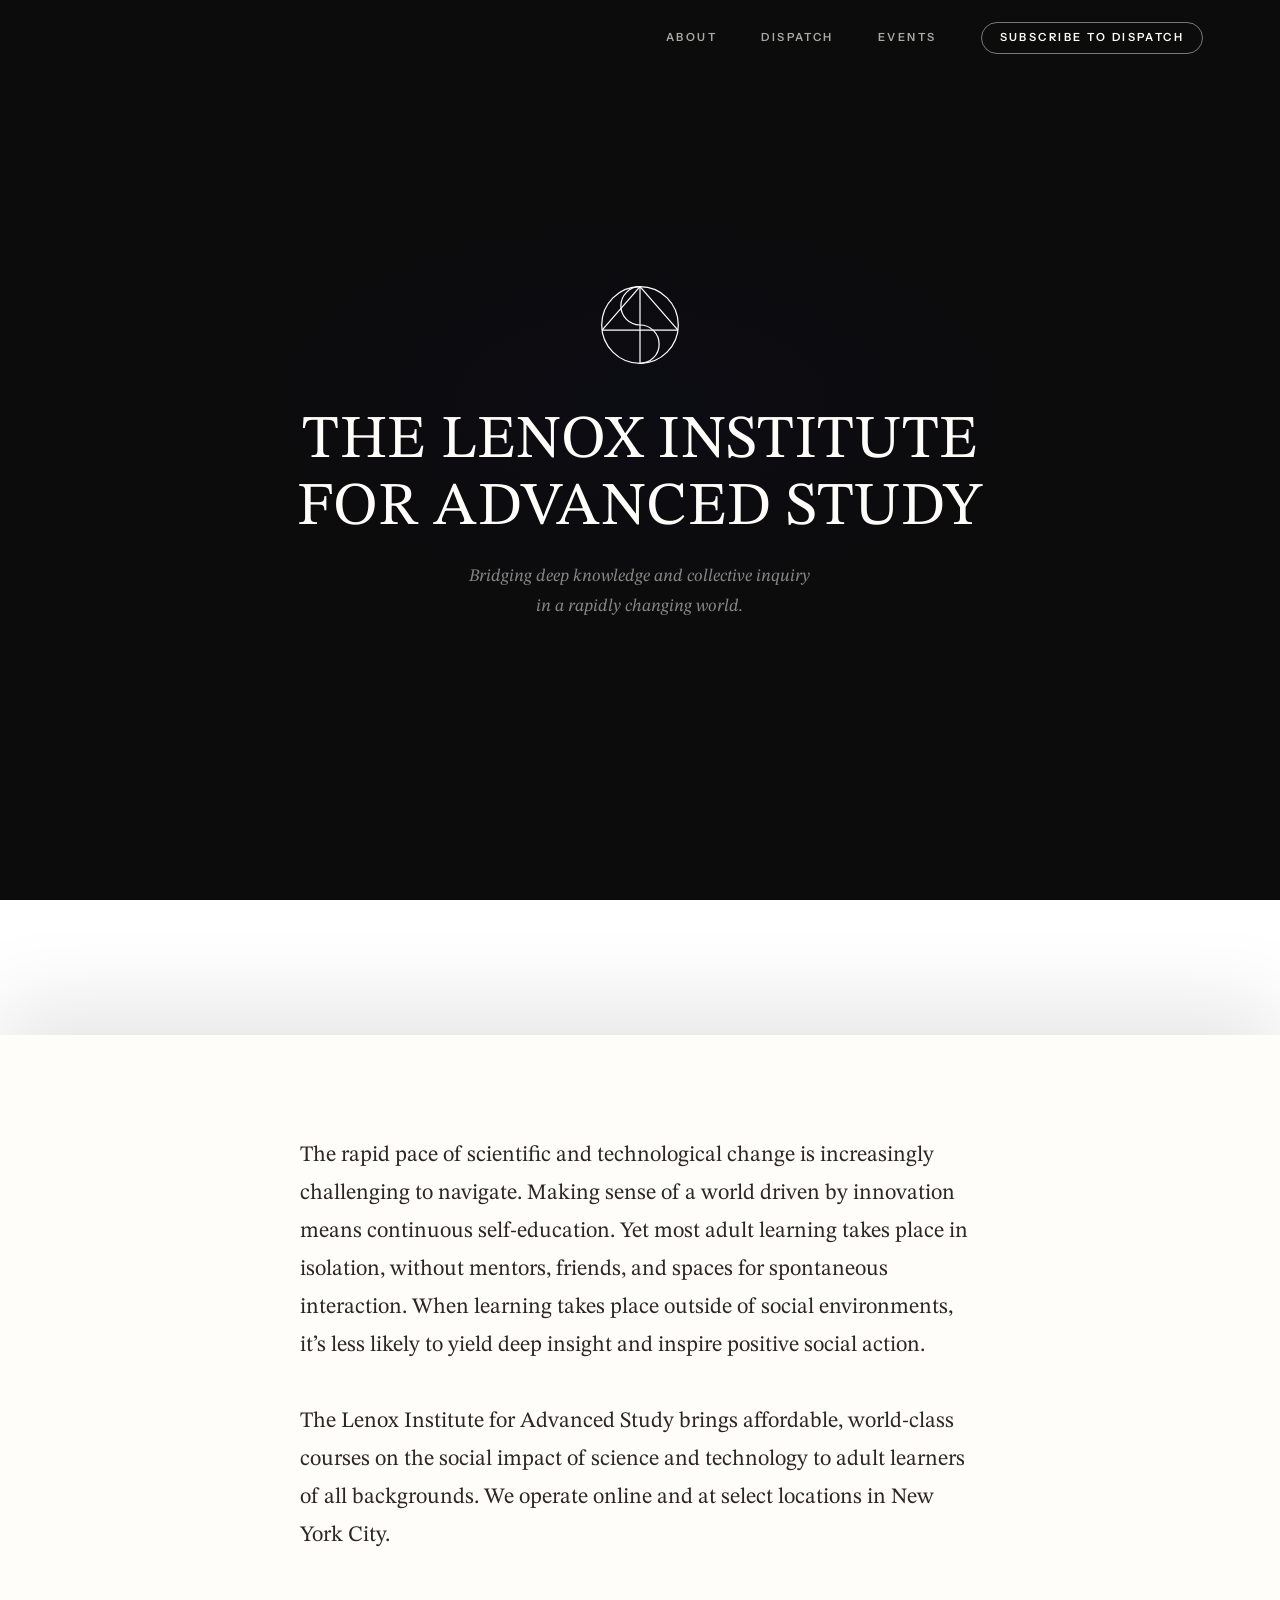
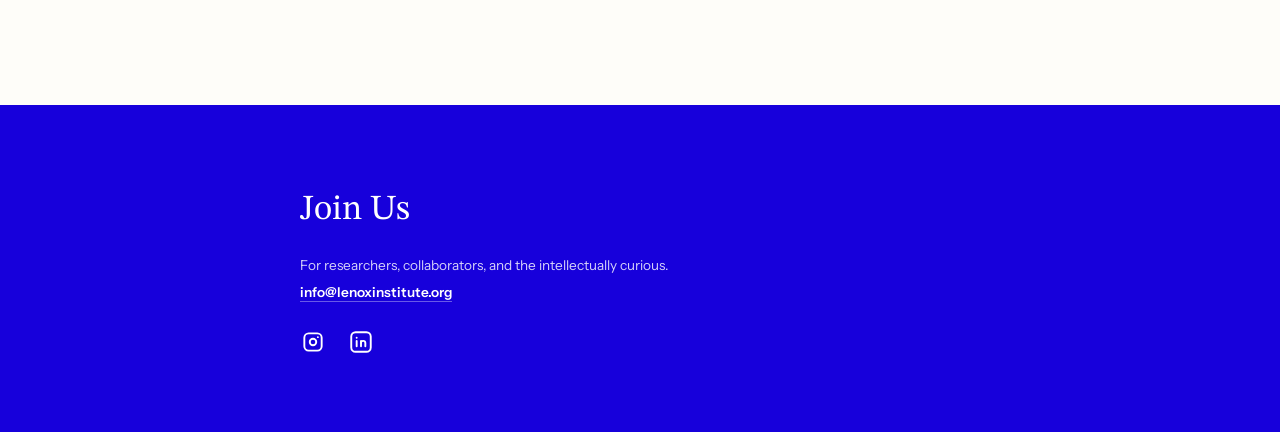
==== commit ac3d346d: "Deploy 7a3ca54: Merge pull request #10 from tobias-blipp/session/2026-10-15-events-page" ====
--- a/index.html
+++ b/index.html
@@ -18,6 +18,7 @@
       <nav class="site-nav" aria-label="Site">
         <a href="about.html">About</a>
         <a href="dispatch.html">Dispatch</a>
+        <a href="events.html">Events</a>
         <a href="https://preview.mailerlite.io/forms/2378680/191810587265599097/share" class="nav-cta">Subscribe to Dispatch</a>
       </nav>
     </header>
--- a/styles.css
+++ b/styles.css
@@ -304,6 +304,121 @@
 
 .archive-rule { margin: 2.25rem 0; }
 
+/* ── EVENTS ── */
+.panel-body-inner--wide { max-width: 1080px; }
+
+.event-feature {
+  display: grid;
+  grid-template-columns: minmax(0, 1.65fr) minmax(0, 1fr);
+  gap: clamp(2rem, 4vw, 3.5rem);
+  align-items: end;
+  padding: clamp(2rem, 4.5vw, 3.5rem);
+  margin-bottom: clamp(3.5rem, 7vw, 5rem);
+  background: var(--blue);
+  color: #FFFFFF;
+}
+
+.event-feature-label { color: rgba(255, 255, 255, 0.7); margin-bottom: 1.25rem; }
+
+.event-feature-title {
+  font-family: var(--serif);
+  font-size: clamp(1.5rem, 2.8vw, 2.2rem);
+  font-weight: 400;
+  line-height: 1.2;
+  margin-bottom: 1.25rem;
+}
+
+.event-feature-desc {
+  font-family: var(--serif);
+  font-size: clamp(1.02rem, 1.55vw, 1.18rem);
+  line-height: 1.72;
+  color: rgba(255, 255, 255, 0.82);
+}
+
+.event-feature-details {
+  font-family: var(--serif);
+  font-size: clamp(1.02rem, 1.55vw, 1.18rem);
+  line-height: 1.6;
+  margin-bottom: 1.75rem;
+}
+
+.event-button {
+  display: inline-block;
+  font-family: var(--sans);
+  font-size: 0.7rem;
+  font-weight: 600;
+  letter-spacing: 0.22em;
+  text-transform: uppercase;
+  text-decoration: none;
+  color: var(--blue);
+  background: #FFFFFF;
+  border-radius: 999px;
+  padding: 0.95em 2.4em;
+  transition: opacity 0.3s;
+}
+.event-button:hover { opacity: 0.88; }
+.event-button:focus-visible { outline: 2px solid #FFFFFF; outline-offset: 3px; }
+
+.event-feature-note {
+  font-family: var(--sans);
+  font-size: 0.78rem;
+  margin-top: 0.9rem;
+  color: rgba(255, 255, 255, 0.82);
+}
+
+.event-grid {
+  display: grid;
+  grid-template-columns: repeat(3, minmax(0, 1fr));
+  gap: 1.5rem;
+}
+
+.event-card {
+  display: flex;
+  flex-direction: column;
+  padding: 1.75rem 1.6rem 1.6rem;
+  border: 1px solid rgba(23, 0, 219, 0.15);
+}
+
+.event-date {
+  font-family: var(--sans);
+  font-size: 0.65rem;
+  font-weight: 600;
+  letter-spacing: 0.24em;
+  text-transform: uppercase;
+  color: var(--blue);
+}
+
+.event-title {
+  font-family: var(--serif);
+  font-size: clamp(1.15rem, 1.6vw, 1.3rem);
+  font-weight: 400;
+  line-height: 1.3;
+  color: var(--text-dark);
+  margin: 0.85rem 0 0.6rem;
+}
+
+.event-meta {
+  font-family: var(--sans);
+  font-size: 0.78rem;
+  color: var(--text-mid);
+}
+
+.event-desc {
+  font-family: var(--serif);
+  font-size: 1rem;
+  line-height: 1.6;
+  color: var(--text-dark);
+  margin: 1rem 0 1.4rem;
+}
+
+.event-card .archive-link { margin-top: auto; align-self: flex-start; }
+
+.events-questions { margin-top: clamp(3.5rem, 7vw, 5rem); }
+
+@media (max-width: 900px) {
+  .event-grid { grid-template-columns: repeat(2, minmax(0, 1fr)); }
+}
+
 
 /* ── ANIMATIONS ── */
 @keyframes fadeIn { from { opacity: 0; } to { opacity: 1; } }
@@ -315,11 +430,12 @@
   .hero-wrapper { height: auto; }
   .scroll-content > :first-child { box-shadow: none; }
 
-  /* Header: links on row 1, CTA pill on its own row beneath (grid assumes two links) */
+  /* Header: links on row 1, CTA pill on its own row beneath (grid assumes three links) */
   .site-header { min-height: 4rem; padding: 1.05rem 1.25rem 1rem; align-items: flex-start; }
   .site-nav {
     display: grid;
-    grid-template-columns: 1fr auto;
+    grid-template-columns: repeat(3, auto);
+    justify-content: end;
     justify-items: end;
     align-items: center;
     gap: 0.75rem 1.25rem;
@@ -327,4 +443,7 @@
   }
   .site-nav a { font-size: 0.62rem; letter-spacing: 0.18em; }
   .site-nav a.nav-cta { grid-column: 1 / -1; justify-self: end; white-space: nowrap; padding: 0.5em 1.1em; }
-}
+
+  .event-feature { grid-template-columns: 1fr; align-items: start; }
+  .event-grid { grid-template-columns: 1fr; }
+}
